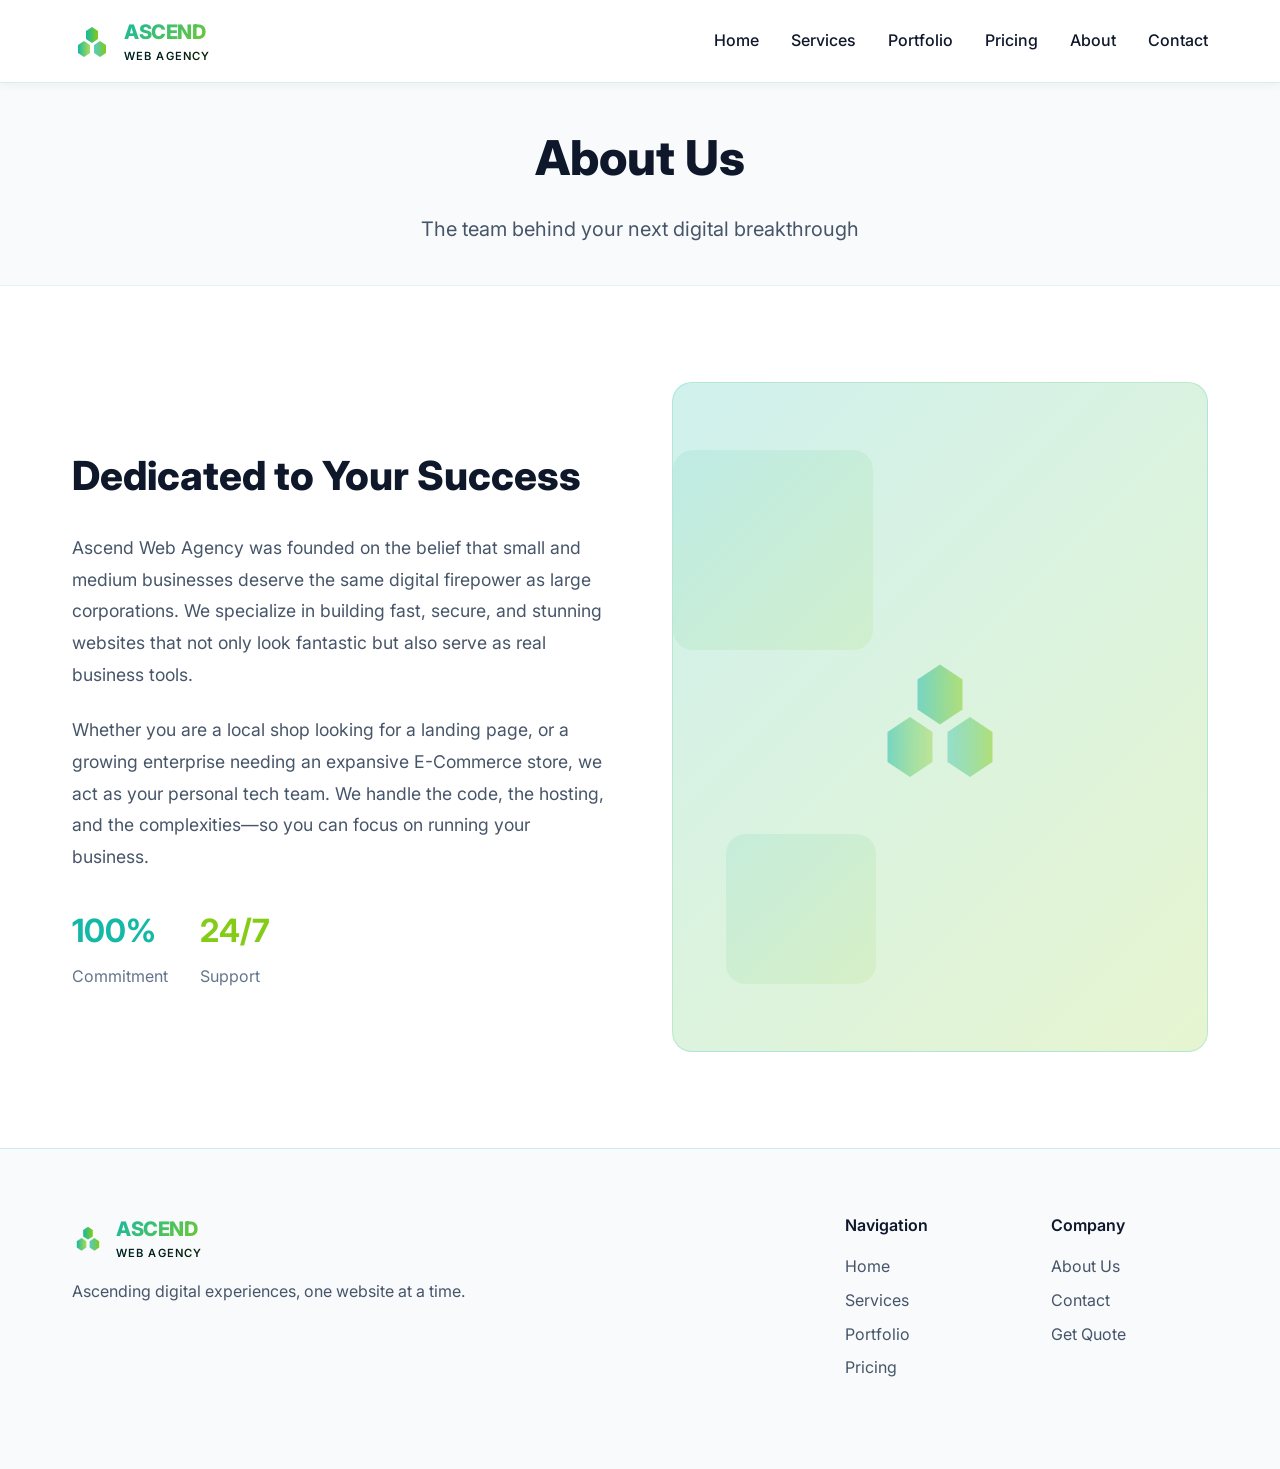
==== about.html @ 631016d0 "Front end UI design changes" ====
<!DOCTYPE html>
<html lang="en">
<head>
    <meta charset="UTF-8">
    <meta name="viewport" content="width=device-width, initial-scale=1.0">
    <title>About - Ascend Web Agency</title>
    <link rel="stylesheet" href="styles.css">
    <link rel="preconnect" href="https://fonts.googleapis.com">
    <link rel="preconnect" href="https://fonts.gstatic.com" crossorigin>
    <link href="https://fonts.googleapis.com/css2?family=Inter:wght@300;400;500;600;700;800;900&display=swap" rel="stylesheet">
</head>
<body>
    <!-- Navigation -->
    <nav class="navbar">
        <div class="nav-container">
            <a href="index.html" class="logo">
                <div class="logo-icon">
                    <svg viewBox="0 0 100 100" width="40" height="40">
                        <polygon points="50,15 65,25 65,45 50,55 35,45 35,25" fill="url(#logoGrad1)"/>
                        <polygon points="30,50 45,60 45,80 30,90 15,80 15,60" fill="url(#logoGrad2)"/>
                        <polygon points="70,50 85,60 85,80 70,90 55,80 55,60" fill="url(#logoGrad3)"/>
                        <defs>
                            <linearGradient id="logoGrad1" x1="0%" y1="0%" x2="100%" y2="0%">
                                <stop offset="0%" style="stop-color:#14b8a6;stop-opacity:1" />
                                <stop offset="100%" style="stop-color:#84cc16;stop-opacity:1" />
                            </linearGradient>
                            <linearGradient id="logoGrad2" x1="0%" y1="0%" x2="100%" y2="0%">
                                <stop offset="0%" style="stop-color:#14b8a6;stop-opacity:1" />
                                <stop offset="100%" style="stop-color:#84cc16;stop-opacity:0.7" />
                            </linearGradient>
                            <linearGradient id="logoGrad3" x1="0%" y1="0%" x2="100%" y2="0%">
                                <stop offset="0%" style="stop-color:#14b8a6;stop-opacity:0.7" />
                                <stop offset="100%" style="stop-color:#84cc16;stop-opacity:1" />
                            </linearGradient>
                        </defs>
                    </svg>
                </div>
                <span class="logo-text">ASCEND <span class="logo-subtext">WEB AGENCY</span></span>
            </a>
            <ul class="nav-menu">
                <li><a href="index.html" class="nav-link">Home</a></li>
                <li><a href="services.html" class="nav-link">Services</a></li>
                <li><a href="portfolio.html" class="nav-link">Portfolio</a></li>
                <li><a href="pricing.html" class="nav-link">Pricing</a></li>
                <li><a href="about.html" class="nav-link">About</a></li>
                <li><a href="contact.html" class="nav-link">Contact</a></li>
            </ul>
            <div class="hamburger">
                <span></span>
                <span></span>
                <span></span>
            </div>
        </div>
    </nav>

    <div class="page-header" style="padding-top: 120px; padding-bottom: 40px; text-align: center; background: var(--dark-light);">
        <h1 class="section-title">About Us</h1>
        <p class="section-subtitle">The team behind your next digital breakthrough</p>
    </div>

    <!-- About Section -->
    <section class="about-section" style="padding: 6rem 0;">
        <div class="container">
            <div class="about-wrapper" style="display: grid; grid-template-columns: 1fr 1fr; gap: 4rem; align-items: center;">
                <div class="about-content">
                    <h2 class="section-title" style="font-size: 2.5rem; margin-bottom: 1.5rem;">Dedicated to Your Success</h2>
                    <p style="color: var(--text-light); font-size: 1.1rem; line-height: 1.8; margin-bottom: 1.5rem;">
                        Ascend Web Agency was founded on the belief that small and medium businesses deserve the same digital firepower as large corporations. We specialize in building fast, secure, and stunning websites that not only look fantastic but also serve as real business tools.
                    </p>
                    <p style="color: var(--text-light); font-size: 1.1rem; line-height: 1.8; margin-bottom: 2rem;">
                        Whether you are a local shop looking for a landing page, or a growing enterprise needing an expansive E-Commerce store, we act as your personal tech team. We handle the code, the hosting, and the complexities—so you can focus on running your business.
                    </p>
                    <div style="display: flex; gap: 2rem;">
                        <div>
                            <h4 style="font-size: 2rem; color: var(--teal); margin-bottom: 0.5rem;">100%</h4>
                            <p style="color: var(--gray);">Commitment</p>
                        </div>
                        <div>
                            <h4 style="font-size: 2rem; color: var(--lime); margin-bottom: 0.5rem;">24/7</h4>
                            <p style="color: var(--gray);">Support</p>
                        </div>
                    </div>
                </div>
                <div class="about-visual" style="position: relative;">
                    <div style="aspect-ratio: 4/5; background: linear-gradient(135deg, rgba(20, 184, 166, 0.2), rgba(132, 204, 22, 0.2)); border-radius: 20px; border: 1px solid rgba(20, 184, 166, 0.2); display: flex; align-items: center; justify-content: center; position: relative; overflow: hidden;">
                        <svg viewBox="0 0 100 100" width="150" height="150" style="opacity: 0.5;">
                            <polygon points="50,15 65,25 65,45 50,55 35,45 35,25" fill="url(#logoGrad1)"/>
                            <polygon points="30,50 45,60 45,80 30,90 15,80 15,60" fill="url(#logoGrad2)"/>
                            <polygon points="70,50 85,60 85,80 70,90 55,80 55,60" fill="url(#logoGrad3)"/>
                        </svg>
                        <div class="shape shape-1" style="position: absolute; top: 10%; right: 10%;"></div>
                        <div class="shape shape-2" style="position: absolute; bottom: 10%; left: 10%;"></div>
                    </div>
                </div>
            </div>
        </div>
    </section>

    <!-- Footer -->
    <footer class="footer">
        <div class="container">
            <div class="footer-content">
                <div class="footer-brand">
                    <a href="index.html" class="logo">
                        <div class="logo-icon">
                            <svg viewBox="0 0 100 100" width="32" height="32">
                                <polygon points="50,15 65,25 65,45 50,55 35,45 35,25" fill="url(#logoGrad1)"/>
                                <polygon points="30,50 45,60 45,80 30,90 15,80 15,60" fill="url(#logoGrad2)"/>
                                <polygon points="70,50 85,60 85,80 70,90 55,80 55,60" fill="url(#logoGrad3)"/>
                            </svg>
                        </div>
                        <span class="logo-text">ASCEND <span class="logo-subtext">WEB AGENCY</span></span>
                    </a>
                    <p>Ascending digital experiences, one website at a time.</p>
                </div>
                <div class="footer-links">
                    <div class="footer-column">
                        <h4>Navigation</h4>
                        <ul>
                            <li><a href="index.html">Home</a></li>
                            <li><a href="services.html">Services</a></li>
                            <li><a href="portfolio.html">Portfolio</a></li>
                            <li><a href="pricing.html">Pricing</a></li>
                        </ul>
                    </div>
                    <div class="footer-column">
                        <h4>Company</h4>
                        <ul>
                            <li><a href="about.html">About Us</a></li>
                            <li><a href="contact.html">Contact</a></li>
                            <li><a href="https://tally.so/r/2EXdoA" target="_blank">Get Quote</a></li>
                        </ul>
                    </div>
                </div>
            </div>
        </div>
    </footer>

    <script src="script.js"></script>
</body>
</html>
---- styles.css ----
:root {
    --teal: #14b8a6;
    --lime: #84cc16;
    --teal-dark: #0d9488;
    --lime-dark: #65a30d;
    --dark: #ffffff;
    --dark-light: #f8fafc;
    --gray: #64748b;
    --gray-light: #1e293b;
    --white: #ffffff;
    --text-dark: #0f172a;
    --text-light: #475569;
}

* {
    margin: 0;
    padding: 0;
    box-sizing: border-box;
}

html {
    scroll-behavior: smooth;
}

body {
    font-family: 'Inter', -apple-system, BlinkMacSystemFont, 'Segoe UI', sans-serif;
    background: var(--white);
    color: var(--text-dark);
    line-height: 1.6;
    overflow-x: hidden;
}

.container {
    max-width: 1200px;
    margin: 0 auto;
    padding: 0 2rem;
}

/* Navigation */
.navbar {
    position: fixed;
    top: 0;
    left: 0;
    right: 0;
    z-index: 1000;
    background: rgba(255, 255, 255, 0.95);
    backdrop-filter: blur(10px);
    border-bottom: 1px solid rgba(20, 184, 166, 0.2);
    transition: all 0.3s ease;
    box-shadow: 0 2px 10px rgba(0, 0, 0, 0.05);
}

.nav-container {
    max-width: 1200px;
    margin: 0 auto;
    padding: 1rem 2rem;
    display: flex;
    justify-content: space-between;
    align-items: center;
}

.logo {
    display: flex;
    align-items: center;
    gap: 0.75rem;
    text-decoration: none;
}

.logo-icon svg {
    display: block;
}

.logo-text {
    font-size: 1.25rem;
    font-weight: 800;
    background: linear-gradient(135deg, var(--teal), var(--lime));
    -webkit-background-clip: text;
    -webkit-text-fill-color: transparent;
    background-clip: text;
    letter-spacing: -0.02em;
}

.logo-subtext {
    font-size: 0.7rem;
    font-weight: 500;
    color: var(--text-dark);
    display: block;
    letter-spacing: 0.1em;
    -webkit-text-fill-color: var(--text-dark);
    background: none;
}

.nav-menu {
    display: flex;
    list-style: none;
    gap: 2rem;
    align-items: center;
}

.nav-link {
    color: var(--text-dark);
    text-decoration: none;
    font-weight: 500;
    transition: all 0.3s ease;
    position: relative;
}

.nav-link::after {
    content: '';
    position: absolute;
    bottom: -5px;
    left: 0;
    width: 0;
    height: 2px;
    background: linear-gradient(90deg, var(--teal), var(--lime));
    transition: width 0.3s ease;
}

.nav-link:hover {
    color: var(--teal);
}

.nav-link:hover::after {
    width: 100%;
}

.hamburger {
    display: none;
    flex-direction: column;
    gap: 5px;
    cursor: pointer;
}

.hamburger span {
    width: 25px;
    height: 2px;
    background: var(--text-dark);
    transition: all 0.3s ease;
}

/* Hero Section */
.hero {
    min-height: 100vh;
    display: flex;
    align-items: center;
    justify-content: center;
    position: relative;
    padding: 8rem 2rem 4rem;
    overflow: hidden;
}

.hero-background {
    position: absolute;
    top: 0;
    left: 0;
    right: 0;
    bottom: 0;
    z-index: 0;
}

.gradient-orb {
    position: absolute;
    border-radius: 50%;
    filter: blur(80px);
    opacity: 0.15;
    animation: float 20s infinite ease-in-out;
}

.orb-1 {
    width: 500px;
    height: 500px;
    background: linear-gradient(135deg, var(--teal), var(--lime));
    top: -200px;
    left: -200px;
    animation-delay: 0s;
}

.orb-2 {
    width: 400px;
    height: 400px;
    background: linear-gradient(135deg, var(--lime), var(--teal));
    bottom: -150px;
    right: -150px;
    animation-delay: -7s;
}

.orb-3 {
    width: 300px;
    height: 300px;
    background: linear-gradient(135deg, var(--teal), var(--lime));
    top: 50%;
    right: 10%;
    animation-delay: -14s;
}

@keyframes float {
    0%, 100% {
        transform: translate(0, 0) scale(1);
    }
    33% {
        transform: translate(30px, -30px) scale(1.1);
    }
    66% {
        transform: translate(-20px, 20px) scale(0.9);
    }
}

.hero-content {
    max-width: 1200px;
    width: 100%;
    display: grid;
    grid-template-columns: 1fr 1fr;
    gap: 4rem;
    align-items: center;
    position: relative;
    z-index: 1;
}

.hero-text {
    animation: fadeInUp 0.8s ease;
}

.hero-title {
    font-size: clamp(2.5rem, 5vw, 4rem);
    font-weight: 900;
    line-height: 1.1;
    margin-bottom: 1.5rem;
    color: var(--text-dark);
}

.gradient-text {
    background: linear-gradient(135deg, var(--teal), var(--lime));
    -webkit-background-clip: text;
    -webkit-text-fill-color: transparent;
    background-clip: text;
}

.hero-subtitle {
    font-size: 1.25rem;
    color: var(--text-light);
    margin-bottom: 2.5rem;
    line-height: 1.7;
}

.hero-buttons {
    display: flex;
    gap: 1rem;
    flex-wrap: wrap;
}

.btn {
    padding: 1rem 2rem;
    border-radius: 12px;
    font-weight: 600;
    text-decoration: none;
    display: inline-flex;
    align-items: center;
    gap: 0.5rem;
    transition: all 0.3s ease;
    border: none;
    cursor: pointer;
    font-size: 1rem;
}

.btn-primary {
    background: linear-gradient(135deg, var(--teal), var(--lime));
    color: var(--white);
    box-shadow: 0 10px 30px rgba(20, 184, 166, 0.3);
}

.btn-primary:hover {
    transform: translateY(-2px);
    box-shadow: 0 15px 40px rgba(20, 184, 166, 0.4);
}

.btn-secondary {
    background: transparent;
    color: var(--text-dark);
    border: 2px solid rgba(20, 184, 166, 0.3);
}

.btn-secondary:hover {
    border-color: var(--teal);
    color: var(--teal);
    transform: translateY(-2px);
}

.btn-large {
    padding: 1.25rem 2.5rem;
    font-size: 1.1rem;
}

.hero-visual {
    position: relative;
    height: 500px;
    animation: fadeIn 1s ease 0.3s both;
}

.floating-card {
    position: absolute;
    width: 200px;
    height: 250px;
    background: rgba(20, 184, 166, 0.1);
    border: 1px solid rgba(20, 184, 166, 0.2);
    border-radius: 20px;
    backdrop-filter: blur(10px);
    animation: floatCard 6s infinite ease-in-out;
}

.card-1 {
    top: 0;
    left: 0;
    animation-delay: 0s;
}

.card-2 {
    top: 100px;
    left: 150px;
    animation-delay: -2s;
    background: rgba(132, 204, 22, 0.1);
    border-color: rgba(132, 204, 22, 0.2);
}

.card-3 {
    top: 200px;
    left: 50px;
    animation-delay: -4s;
}

@keyframes floatCard {
    0%, 100% {
        transform: translateY(0) rotate(0deg);
    }
    50% {
        transform: translateY(-20px) rotate(5deg);
    }
}

.card-content {
    width: 100%;
    height: 100%;
    background: linear-gradient(135deg, rgba(20, 184, 166, 0.2), rgba(132, 204, 22, 0.2));
    border-radius: 20px;
}

.scroll-indicator {
    position: absolute;
    bottom: 2rem;
    left: 50%;
    transform: translateX(-50%);
    z-index: 1;
}

.mouse {
    width: 30px;
    height: 50px;
    border: 2px solid var(--teal);
    border-radius: 15px;
    position: relative;
}

.wheel {
    width: 4px;
    height: 8px;
    background: var(--teal);
    border-radius: 2px;
    position: absolute;
    top: 8px;
    left: 50%;
    transform: translateX(-50%);
    animation: scroll 2s infinite;
}

@keyframes scroll {
    0% {
        opacity: 1;
        transform: translateX(-50%) translateY(0);
    }
    100% {
        opacity: 0;
        transform: translateX(-50%) translateY(20px);
    }
}

@keyframes fadeInUp {
    from {
        opacity: 0;
        transform: translateY(30px);
    }
    to {
        opacity: 1;
        transform: translateY(0);
    }
}

@keyframes fadeIn {
    from {
        opacity: 0;
    }
    to {
        opacity: 1;
    }
}

/* Services Section */
.services {
    padding: 8rem 0;
    position: relative;
    background: var(--white);
}

.section-header {
    text-align: center;
    margin-bottom: 4rem;
}

.section-title {
    font-size: clamp(2rem, 4vw, 3rem);
    font-weight: 800;
    margin-bottom: 1rem;
    color: var(--text-dark);
}

.section-subtitle {
    font-size: 1.25rem;
    color: var(--text-light);
}

.services-grid {
    display: grid;
    grid-template-columns: repeat(auto-fit, minmax(300px, 1fr));
    gap: 2rem;
}

.service-card {
    background: var(--white);
    border: 2px solid rgba(20, 184, 166, 0.2);
    border-radius: 20px;
    padding: 2.5rem;
    transition: all 0.3s ease;
    position: relative;
    overflow: hidden;
    box-shadow: 0 4px 20px rgba(20, 184, 166, 0.05);
}

.service-card::before {
    content: '';
    position: absolute;
    top: 0;
    left: 0;
    right: 0;
    height: 3px;
    background: linear-gradient(90deg, var(--teal), var(--lime));
    transform: scaleX(0);
    transition: transform 0.3s ease;
}

.service-card:hover {
    transform: translateY(-5px);
    border-color: var(--teal);
    box-shadow: 0 20px 40px rgba(20, 184, 166, 0.15);
}

.service-card:hover::before {
    transform: scaleX(1);
}

.service-icon {
    width: 60px;
    height: 60px;
    background: linear-gradient(135deg, var(--teal), var(--lime));
    border-radius: 12px;
    display: flex;
    align-items: center;
    justify-content: center;
    margin-bottom: 1.5rem;
    color: var(--white);
}

.service-icon svg {
    width: 30px;
    height: 30px;
}

.service-card h3 {
    font-size: 1.5rem;
    font-weight: 700;
    margin-bottom: 1rem;
    color: var(--text-dark);
}

.service-card p {
    color: var(--text-light);
    line-height: 1.7;
}

/* Portfolio Section */
.portfolio {
    padding: 8rem 0;
    background: var(--dark-light);
    position: relative;
}

.portfolio-showcase {
    display: grid;
    gap: 3rem;
}

.portfolio-item {
    position: relative;
    border-radius: 24px;
    overflow: hidden;
    background: var(--white);
    border: 2px solid rgba(20, 184, 166, 0.2);
    box-shadow: 0 4px 20px rgba(20, 184, 166, 0.1);
}

.portfolio-image {
    position: relative;
    overflow: hidden;
}

.portfolio-preview {
    width: 100%;
    padding: 2rem;
    background: var(--white);
}

.browser-mockup {
    background: var(--dark-light);
    border-radius: 12px;
    overflow: hidden;
    box-shadow: 0 20px 60px rgba(20, 184, 166, 0.15);
    border: 1px solid rgba(20, 184, 166, 0.2);
}

.browser-bar {
    background: var(--white);
    padding: 1rem;
    display: flex;
    align-items: center;
    border-bottom: 1px solid rgba(20, 184, 166, 0.2);
}

.browser-dots {
    display: flex;
    gap: 0.5rem;
}

.browser-dots span {
    width: 12px;
    height: 12px;
    border-radius: 50%;
    background: var(--text-light);
}

.browser-dots span:nth-child(1) {
    background: #ff5f57;
}

.browser-dots span:nth-child(2) {
    background: #ffbd2e;
}

.browser-dots span:nth-child(3) {
    background: #28ca42;
}

.browser-content {
    padding: 2rem;
    background: var(--white);
    min-height: 400px;
}

.mockup-content {
    display: flex;
    flex-direction: column;
    gap: 1.5rem;
}

.mockup-header {
    height: 60px;
    background: linear-gradient(135deg, var(--teal), var(--lime));
    border-radius: 8px;
    opacity: 0.8;
}

.mockup-grid {
    display: grid;
    grid-template-columns: repeat(3, 1fr);
    gap: 1rem;
}

.mockup-card {
    height: 120px;
    background: linear-gradient(135deg, rgba(20, 184, 166, 0.1), rgba(132, 204, 22, 0.1));
    border-radius: 8px;
    border: 1px solid rgba(20, 184, 166, 0.2);
}

.portfolio-overlay {
    position: absolute;
    top: 0;
    left: 0;
    right: 0;
    bottom: 0;
    background: linear-gradient(135deg, rgba(20, 184, 166, 0.95), rgba(132, 204, 22, 0.95));
    display: flex;
    align-items: center;
    justify-content: center;
    opacity: 0;
    transition: opacity 0.3s ease;
    padding: 2rem;
}

.portfolio-item:hover .portfolio-overlay {
    opacity: 1;
}

.portfolio-info {
    text-align: center;
    color: var(--white);
}

.portfolio-info h3 {
    font-size: 2rem;
    font-weight: 800;
    margin-bottom: 0.5rem;
}

.portfolio-info p {
    font-size: 1.1rem;
    margin-bottom: 1.5rem;
    opacity: 0.9;
}

.portfolio-tags {
    display: flex;
    gap: 0.5rem;
    justify-content: center;
    flex-wrap: wrap;
    margin-bottom: 2rem;
}

.portfolio-tags span {
    background: rgba(255, 255, 255, 0.2);
    padding: 0.5rem 1rem;
    border-radius: 20px;
    font-size: 0.875rem;
    font-weight: 500;
}

.portfolio-link {
    display: inline-flex;
    align-items: center;
    gap: 0.5rem;
    background: var(--white);
    color: var(--text-dark);
    padding: 1rem 2rem;
    border-radius: 12px;
    text-decoration: none;
    font-weight: 600;
    transition: all 0.3s ease;
}

.portfolio-link:hover {
    transform: translateY(-2px);
    box-shadow: 0 10px 30px rgba(0, 0, 0, 0.2);
}

.portfolio-link svg {
    width: 20px;
    height: 20px;
}

/* Contact Section */
.contact {
    padding: 8rem 0;
    background: var(--white);
    position: relative;
    overflow: hidden;
}

.contact-wrapper {
    display: grid;
    grid-template-columns: 1fr 1fr;
    gap: 4rem;
    align-items: center;
}

.contact-info {
    z-index: 1;
}

.contact-description {
    font-size: 1.1rem;
    color: var(--text-light);
    margin-bottom: 2.5rem;
    line-height: 1.8;
}

.contact-details {
    margin-bottom: 2.5rem;
}

.contact-item {
    display: flex;
    gap: 1rem;
    margin-bottom: 1.5rem;
}

.contact-icon {
    width: 50px;
    height: 50px;
    background: linear-gradient(135deg, var(--teal), var(--lime));
    border-radius: 12px;
    display: flex;
    align-items: center;
    justify-content: center;
    color: var(--white);
    flex-shrink: 0;
}

.contact-icon svg {
    width: 24px;
    height: 24px;
}

.contact-item h4 {
    color: var(--text-dark);
    margin-bottom: 0.25rem;
    font-weight: 600;
}

.contact-item a {
    color: var(--text-light);
    text-decoration: none;
    transition: color 0.3s ease;
}

.contact-item a:hover {
    color: var(--teal);
}

.contact-cta {
    margin-top: 2rem;
}

.cta-note {
    margin-top: 1rem;
    color: var(--text-light);
    font-size: 0.9rem;
}

.contact-visual {
    position: relative;
    height: 500px;
}

.contact-gradient {
    position: absolute;
    width: 100%;
    height: 100%;
    background: linear-gradient(135deg, rgba(20, 184, 166, 0.2), rgba(132, 204, 22, 0.2));
    border-radius: 24px;
    filter: blur(60px);
}

.contact-shapes {
    position: absolute;
    width: 100%;
    height: 100%;
}

.shape {
    position: absolute;
    border-radius: 20px;
    background: linear-gradient(135deg, var(--teal), var(--lime));
    opacity: 0.1;
    animation: floatShape 8s infinite ease-in-out;
}

.shape-1 {
    width: 200px;
    height: 200px;
    top: 0;
    left: 0;
    animation-delay: 0s;
}

.shape-2 {
    width: 150px;
    height: 150px;
    bottom: 0;
    right: 0;
    animation-delay: -2.5s;
}

.shape-3 {
    width: 100px;
    height: 100px;
    top: 50%;
    left: 50%;
    transform: translate(-50%, -50%);
    animation-delay: -5s;
}

@keyframes floatShape {
    0%, 100% {
        transform: translate(0, 0) rotate(0deg);
    }
    50% {
        transform: translate(20px, -20px) rotate(180deg);
    }
}

/* Footer */
.footer {
    background: var(--dark-light);
    padding: 4rem 0 2rem;
    border-top: 1px solid rgba(20, 184, 166, 0.2);
}

.footer-content {
    display: grid;
    grid-template-columns: 2fr 1fr;
    gap: 3rem;
    margin-bottom: 3rem;
}

.footer-links {
    display: grid;
    grid-template-columns: 1fr 1fr;
    gap: 3rem;
}

.footer-brand p {
    color: var(--text-light);
    margin-top: 1rem;
}

.footer-column h4 {
    color: var(--text-dark);
    margin-bottom: 1rem;
    font-weight: 600;
}

.footer-column ul {
    list-style: none;
}

.footer-column ul li {
    margin-bottom: 0.5rem;
}

.footer-column ul li a {
    color: var(--text-light);
    text-decoration: none;
    transition: color 0.3s ease;
}

.footer-column ul li a:hover {
    color: var(--teal);
}


/* Responsive Design */
@media (max-width: 968px) {
    .hero-content {
        grid-template-columns: 1fr;
        text-align: center;
    }

    .hero-visual {
        display: none;
    }

    .contact-wrapper {
        grid-template-columns: 1fr;
    }

    .contact-visual {
        display: none;
    }

    .footer-content {
        grid-template-columns: 1fr;
        gap: 2rem;
    }

    .footer-links {
        grid-template-columns: 1fr;
        gap: 2rem;
    }

    .nav-menu {
        position: fixed;
        top: 70px;
        left: -100%;
        flex-direction: column;
        background: var(--white);
        width: 100%;
        text-align: center;
        transition: 0.3s;
        padding: 2rem 0;
        border-top: 1px solid rgba(20, 184, 166, 0.2);
        box-shadow: 0 4px 20px rgba(0, 0, 0, 0.1);
    }

    .nav-menu.active {
        left: 0;
    }

    .hamburger {
        display: flex;
    }
}

@media (max-width: 640px) {
    .container {
        padding: 0 1rem;
    }

    .hero {
        padding: 6rem 1rem 2rem;
    }

    .services-grid {
        grid-template-columns: 1fr;
    }

    .hero-buttons {
        flex-direction: column;
    }

    .btn {
        width: 100%;
        justify-content: center;
    }
}

/* Page Headers for Multi-Page */
.page-header {
    border-bottom: 1px solid rgba(20, 184, 166, 0.1);
}

/* Pricing Section */
.pricing-grid {
    display: grid;
    grid-template-columns: repeat(auto-fit, minmax(320px, 1fr));
    gap: 2rem;
    align-items: center;
}

.pricing-card {
    background: var(--white);
    border: 2px solid rgba(20, 184, 166, 0.1);
    border-radius: 24px;
    padding: 3rem 2rem;
    position: relative;
    transition: all 0.3s ease;
    box-shadow: 0 4px 20px rgba(0, 0, 0, 0.05);
}

.pricing-card:hover {
    transform: translateY(-10px);
    border-color: var(--teal);
    box-shadow: 0 20px 40px rgba(20, 184, 166, 0.15);
}

.pricing-card.popular {
    border-color: var(--teal);
    box-shadow: 0 10px 30px rgba(20, 184, 166, 0.1);
    transform: scale(1.05);
}

@media (max-width: 968px) {
    .pricing-card.popular {
        transform: scale(1);
    }
}

.pricing-card.popular:hover {
    transform: scale(1.05) translateY(-10px);
}

.popular-badge {
    position: absolute;
    top: -15px;
    left: 50%;
    transform: translateX(-50%);
    background: linear-gradient(135deg, var(--teal), var(--lime));
    color: var(--white);
    padding: 0.5rem 1.5rem;
    border-radius: 20px;
    font-size: 0.85rem;
    font-weight: 700;
    letter-spacing: 1px;
    text-transform: uppercase;
}

.pricing-header {
    text-align: center;
    margin-bottom: 2rem;
    padding-bottom: 2rem;
    border-bottom: 1px solid rgba(0, 0, 0, 0.05);
}

.pricing-header h3 {
    font-size: 1.5rem;
    color: var(--text-dark);
    margin-bottom: 1rem;
}

.price {
    display: flex;
    justify-content: center;
    align-items: flex-start;
    margin-bottom: 1rem;
}

.price .currency {
    font-size: 1.5rem;
    font-weight: 600;
    color: var(--text-light);
    margin-top: 0.5rem;
}

.price .amount {
    font-size: 4rem;
    font-weight: 900;
    color: var(--text-dark);
    line-height: 1;
}

.pricing-header p {
    color: var(--text-light);
    font-size: 0.95rem;
}

.pricing-features {
    list-style: none;
    margin-bottom: 2.5rem;
}

.pricing-features li {
    display: flex;
    align-items: center;
    gap: 1rem;
    margin-bottom: 1rem;
    color: var(--text-dark);
}

.pricing-features li svg {
    width: 20px;
    height: 20px;
    stroke: var(--teal);
    fill: none;
    stroke-width: 3;
    stroke-linecap: round;
    stroke-linejoin: round;
}

.pricing-features li.disabled {
    color: var(--gray);
    text-decoration: line-through;
}

.pricing-features li.disabled svg {
    stroke: var(--gray);
}

.btn-full {
    width: 100%;
    justify-content: center;
}
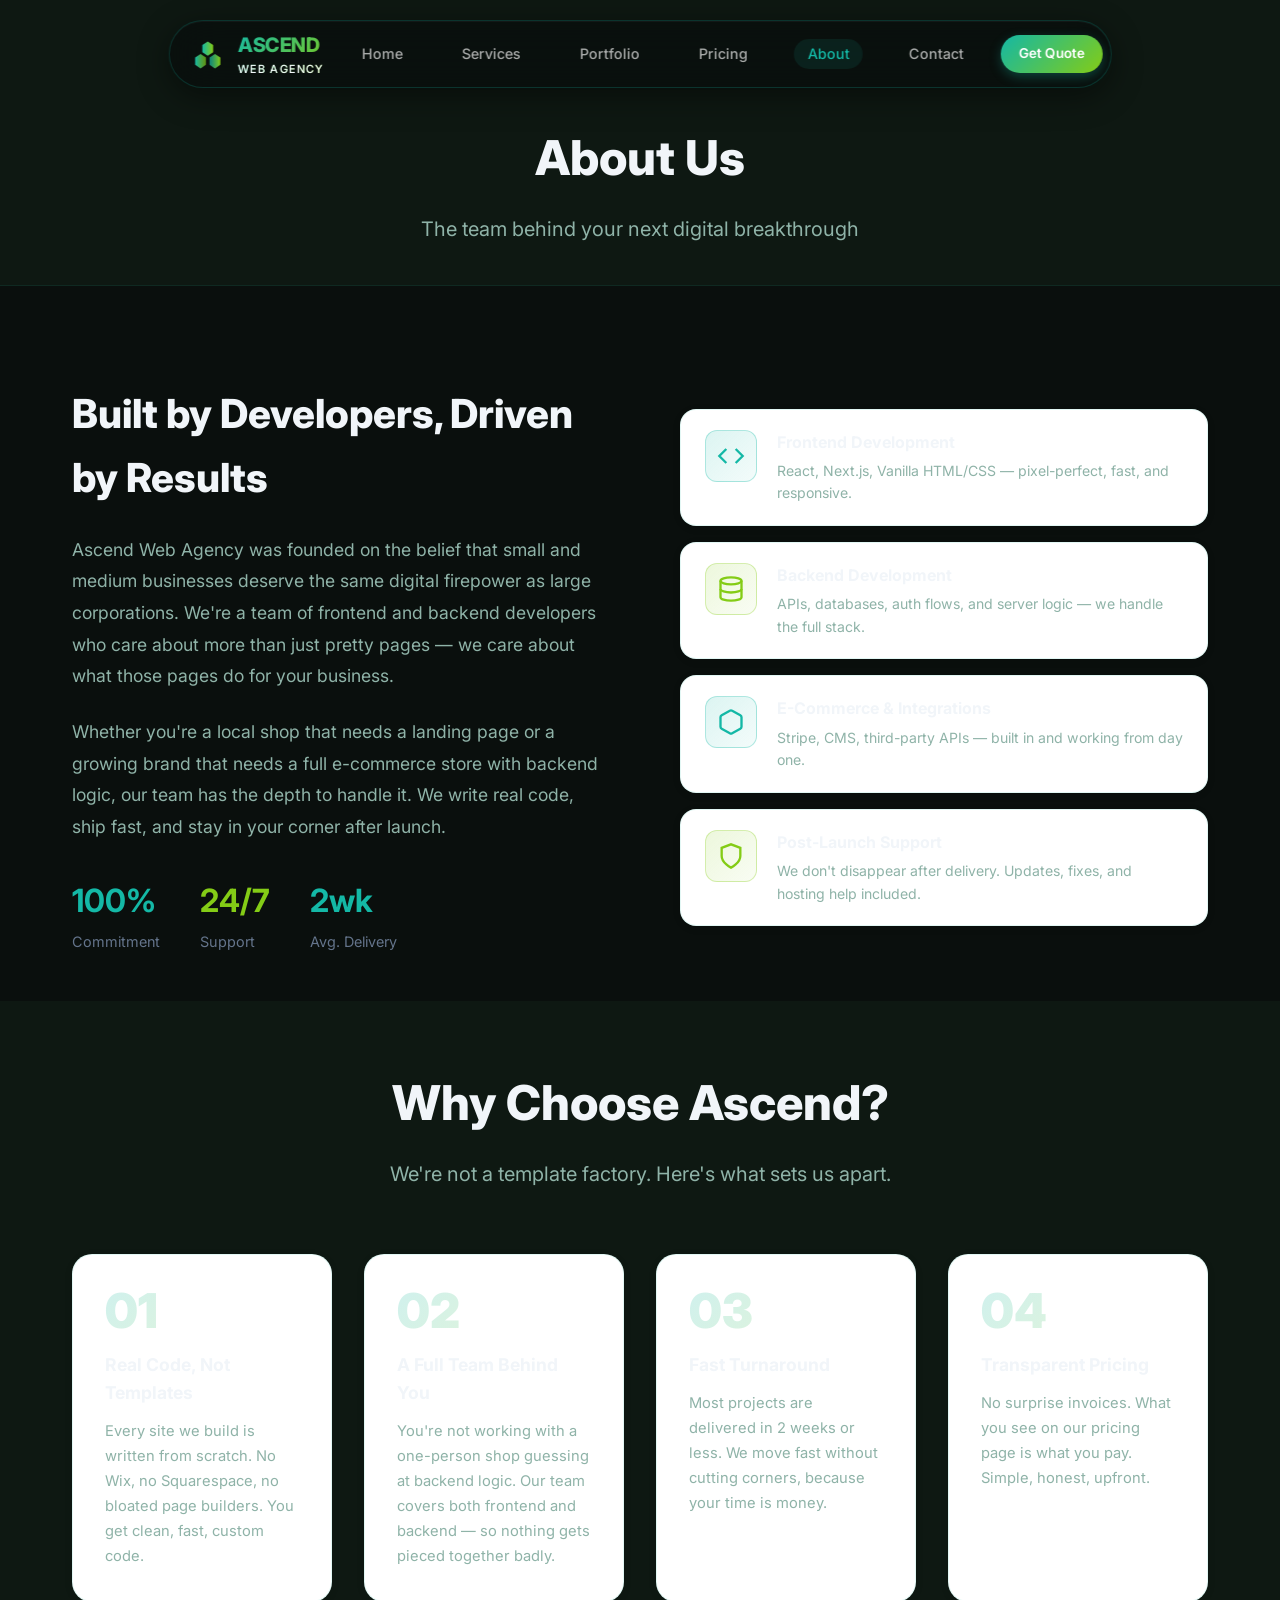
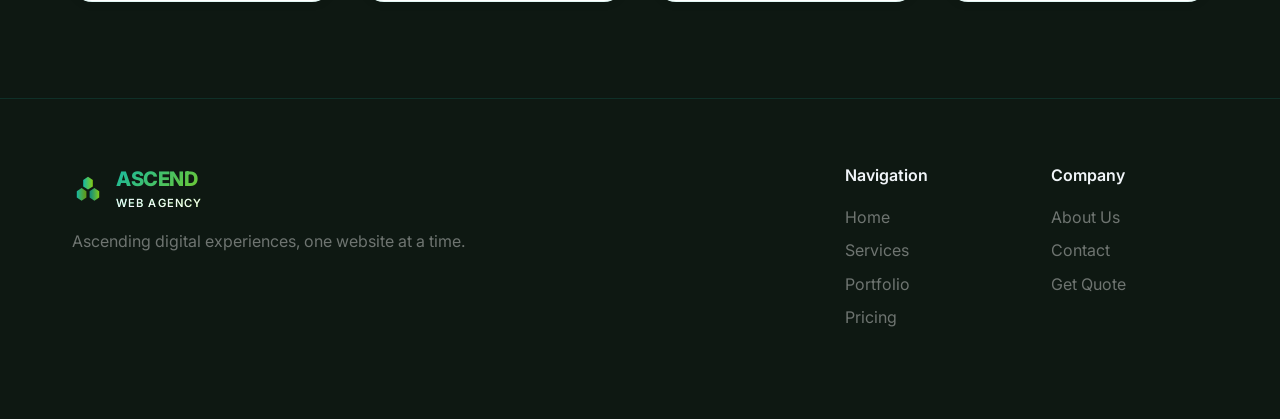
==== commit 74982a89: "Update navbar, hero, About & site content Refactor navigation across pages (index, about, contact, p" ====
--- a/about.html
+++ b/about.html
@@ -4,6 +4,7 @@
     <meta charset="UTF-8">
     <meta name="viewport" content="width=device-width, initial-scale=1.0">
     <title>About - Ascend Web Agency</title>
+    <meta name="description" content="Meet the team behind Ascend Web Agency — frontend and backend developers dedicated to building high-quality websites for growing businesses.">
     <link rel="stylesheet" href="styles.css">
     <link rel="preconnect" href="https://fonts.googleapis.com">
     <link rel="preconnect" href="https://fonts.gstatic.com" crossorigin>
@@ -11,45 +12,44 @@
 </head>
 <body>
     <!-- Navigation -->
-    <nav class="navbar">
-        <div class="nav-container">
-            <a href="index.html" class="logo">
-                <div class="logo-icon">
-                    <svg viewBox="0 0 100 100" width="40" height="40">
-                        <polygon points="50,15 65,25 65,45 50,55 35,45 35,25" fill="url(#logoGrad1)"/>
-                        <polygon points="30,50 45,60 45,80 30,90 15,80 15,60" fill="url(#logoGrad2)"/>
-                        <polygon points="70,50 85,60 85,80 70,90 55,80 55,60" fill="url(#logoGrad3)"/>
-                        <defs>
-                            <linearGradient id="logoGrad1" x1="0%" y1="0%" x2="100%" y2="0%">
-                                <stop offset="0%" style="stop-color:#14b8a6;stop-opacity:1" />
-                                <stop offset="100%" style="stop-color:#84cc16;stop-opacity:1" />
-                            </linearGradient>
-                            <linearGradient id="logoGrad2" x1="0%" y1="0%" x2="100%" y2="0%">
-                                <stop offset="0%" style="stop-color:#14b8a6;stop-opacity:1" />
-                                <stop offset="100%" style="stop-color:#84cc16;stop-opacity:0.7" />
-                            </linearGradient>
-                            <linearGradient id="logoGrad3" x1="0%" y1="0%" x2="100%" y2="0%">
-                                <stop offset="0%" style="stop-color:#14b8a6;stop-opacity:0.7" />
-                                <stop offset="100%" style="stop-color:#84cc16;stop-opacity:1" />
-                            </linearGradient>
-                        </defs>
-                    </svg>
-                </div>
-                <span class="logo-text">ASCEND <span class="logo-subtext">WEB AGENCY</span></span>
-            </a>
-            <ul class="nav-menu">
-                <li><a href="index.html" class="nav-link">Home</a></li>
-                <li><a href="services.html" class="nav-link">Services</a></li>
-                <li><a href="portfolio.html" class="nav-link">Portfolio</a></li>
-                <li><a href="pricing.html" class="nav-link">Pricing</a></li>
-                <li><a href="about.html" class="nav-link">About</a></li>
-                <li><a href="contact.html" class="nav-link">Contact</a></li>
-            </ul>
-            <div class="hamburger">
-                <span></span>
-                <span></span>
-                <span></span>
-            </div>
+    <nav class="navbar" id="main-navbar">
+        <a href="index.html" class="logo">
+            <div class="logo-icon">
+                <svg viewBox="0 0 100 100" width="36" height="36">
+                    <polygon points="50,15 65,25 65,45 50,55 35,45 35,25" fill="url(#logoGrad1)"/>
+                    <polygon points="30,50 45,60 45,80 30,90 15,80 15,60" fill="url(#logoGrad2)"/>
+                    <polygon points="70,50 85,60 85,80 70,90 55,80 55,60" fill="url(#logoGrad3)"/>
+                    <defs>
+                        <linearGradient id="logoGrad1" x1="0%" y1="0%" x2="100%" y2="0%">
+                            <stop offset="0%" style="stop-color:#14b8a6;stop-opacity:1" />
+                            <stop offset="100%" style="stop-color:#84cc16;stop-opacity:1" />
+                        </linearGradient>
+                        <linearGradient id="logoGrad2" x1="0%" y1="0%" x2="100%" y2="0%">
+                            <stop offset="0%" style="stop-color:#14b8a6;stop-opacity:1" />
+                            <stop offset="100%" style="stop-color:#84cc16;stop-opacity:0.7" />
+                        </linearGradient>
+                        <linearGradient id="logoGrad3" x1="0%" y1="0%" x2="100%" y2="0%">
+                            <stop offset="0%" style="stop-color:#14b8a6;stop-opacity:0.7" />
+                            <stop offset="100%" style="stop-color:#84cc16;stop-opacity:1" />
+                        </linearGradient>
+                    </defs>
+                </svg>
+            </div>
+            <span class="logo-text">ASCEND <span class="logo-subtext">WEB AGENCY</span></span>
+        </a>
+        <ul class="nav-menu">
+            <li><a href="index.html" class="nav-link">Home</a></li>
+            <li><a href="services.html" class="nav-link">Services</a></li>
+            <li><a href="portfolio.html" class="nav-link">Portfolio</a></li>
+            <li><a href="pricing.html" class="nav-link">Pricing</a></li>
+            <li><a href="about.html" class="nav-link active">About</a></li>
+            <li><a href="contact.html" class="nav-link">Contact</a></li>
+        </ul>
+        <a href="https://tally.so/r/2EXdoA" target="_blank" class="nav-get-quote">Get Quote</a>
+        <div class="hamburger">
+            <span></span>
+            <span></span>
+            <span></span>
         </div>
     </nav>
 
@@ -59,38 +59,112 @@
     </div>
 
     <!-- About Section -->
-    <section class="about-section" style="padding: 6rem 0;">
+    <section class="about-section" style="padding: 6rem 0 3rem;">
         <div class="container">
-            <div class="about-wrapper" style="display: grid; grid-template-columns: 1fr 1fr; gap: 4rem; align-items: center;">
+            <div class="about-wrapper" style="display: grid; grid-template-columns: 1fr 1fr; gap: 5rem; align-items: center;">
                 <div class="about-content">
-                    <h2 class="section-title" style="font-size: 2.5rem; margin-bottom: 1.5rem;">Dedicated to Your Success</h2>
+                    <h2 class="section-title" style="font-size: 2.5rem; margin-bottom: 1.5rem;">Built by Developers, Driven by Results</h2>
                     <p style="color: var(--text-light); font-size: 1.1rem; line-height: 1.8; margin-bottom: 1.5rem;">
-                        Ascend Web Agency was founded on the belief that small and medium businesses deserve the same digital firepower as large corporations. We specialize in building fast, secure, and stunning websites that not only look fantastic but also serve as real business tools.
+                        Ascend Web Agency was founded on the belief that small and medium businesses deserve the same digital firepower as large corporations. We're a team of frontend and backend developers who care about more than just pretty pages — we care about what those pages do for your business.
                     </p>
                     <p style="color: var(--text-light); font-size: 1.1rem; line-height: 1.8; margin-bottom: 2rem;">
-                        Whether you are a local shop looking for a landing page, or a growing enterprise needing an expansive E-Commerce store, we act as your personal tech team. We handle the code, the hosting, and the complexities—so you can focus on running your business.
+                        Whether you're a local shop that needs a landing page or a growing brand that needs a full e-commerce store with backend logic, our team has the depth to handle it. We write real code, ship fast, and stay in your corner after launch.
                     </p>
-                    <div style="display: flex; gap: 2rem;">
+                    <div style="display: flex; gap: 2.5rem; flex-wrap: wrap;">
                         <div>
-                            <h4 style="font-size: 2rem; color: var(--teal); margin-bottom: 0.5rem;">100%</h4>
-                            <p style="color: var(--gray);">Commitment</p>
+                            <h4 style="font-size: 2rem; color: var(--teal); margin-bottom: 0.25rem;">100%</h4>
+                            <p style="color: var(--gray); font-size: 0.9rem;">Commitment</p>
                         </div>
                         <div>
-                            <h4 style="font-size: 2rem; color: var(--lime); margin-bottom: 0.5rem;">24/7</h4>
-                            <p style="color: var(--gray);">Support</p>
-                        </div>
-                    </div>
-                </div>
-                <div class="about-visual" style="position: relative;">
-                    <div style="aspect-ratio: 4/5; background: linear-gradient(135deg, rgba(20, 184, 166, 0.2), rgba(132, 204, 22, 0.2)); border-radius: 20px; border: 1px solid rgba(20, 184, 166, 0.2); display: flex; align-items: center; justify-content: center; position: relative; overflow: hidden;">
-                        <svg viewBox="0 0 100 100" width="150" height="150" style="opacity: 0.5;">
-                            <polygon points="50,15 65,25 65,45 50,55 35,45 35,25" fill="url(#logoGrad1)"/>
-                            <polygon points="30,50 45,60 45,80 30,90 15,80 15,60" fill="url(#logoGrad2)"/>
-                            <polygon points="70,50 85,60 85,80 70,90 55,80 55,60" fill="url(#logoGrad3)"/>
-                        </svg>
-                        <div class="shape shape-1" style="position: absolute; top: 10%; right: 10%;"></div>
-                        <div class="shape shape-2" style="position: absolute; bottom: 10%; left: 10%;"></div>
-                    </div>
+                            <h4 style="font-size: 2rem; color: var(--lime); margin-bottom: 0.25rem;">24/7</h4>
+                            <p style="color: var(--gray); font-size: 0.9rem;">Support</p>
+                        </div>
+                        <div>
+                            <h4 style="font-size: 2rem; color: var(--teal); margin-bottom: 0.25rem;">2wk</h4>
+                            <p style="color: var(--gray); font-size: 0.9rem;">Avg. Delivery</p>
+                        </div>
+                    </div>
+                </div>
+                <div class="about-visual">
+                    <!-- Team capability cards -->
+                    <div class="team-capabilities">
+                        <div class="capability-card">
+                            <div class="capability-icon" style="background: linear-gradient(135deg, rgba(20,184,166,0.15), rgba(20,184,166,0.05)); border: 1px solid rgba(20,184,166,0.3);">
+                                <svg viewBox="0 0 24 24" fill="none" stroke="#14b8a6" stroke-width="2" width="28" height="28">
+                                    <polyline points="16 18 22 12 16 6"/><polyline points="8 6 2 12 8 18"/>
+                                </svg>
+                            </div>
+                            <div>
+                                <h4>Frontend Development</h4>
+                                <p>React, Next.js, Vanilla HTML/CSS — pixel-perfect, fast, and responsive.</p>
+                            </div>
+                        </div>
+                        <div class="capability-card">
+                            <div class="capability-icon" style="background: linear-gradient(135deg, rgba(132,204,22,0.15), rgba(132,204,22,0.05)); border: 1px solid rgba(132,204,22,0.3);">
+                                <svg viewBox="0 0 24 24" fill="none" stroke="#84cc16" stroke-width="2" width="28" height="28">
+                                    <ellipse cx="12" cy="5" rx="9" ry="3"/><path d="M21 12c0 1.66-4 3-9 3s-9-1.34-9-3"/><path d="M3 5v14c0 1.66 4 3 9 3s9-1.34 9-3V5"/>
+                                </svg>
+                            </div>
+                            <div>
+                                <h4>Backend Development</h4>
+                                <p>APIs, databases, auth flows, and server logic — we handle the full stack.</p>
+                            </div>
+                        </div>
+                        <div class="capability-card">
+                            <div class="capability-icon" style="background: linear-gradient(135deg, rgba(20,184,166,0.15), rgba(20,184,166,0.05)); border: 1px solid rgba(20,184,166,0.3);">
+                                <svg viewBox="0 0 24 24" fill="none" stroke="#14b8a6" stroke-width="2" width="28" height="28">
+                                    <path d="M21 16V8a2 2 0 0 0-1-1.73l-7-4a2 2 0 0 0-2 0l-7 4A2 2 0 0 0 3 8v8a2 2 0 0 0 1 1.73l7 4a2 2 0 0 0 2 0l7-4A2 2 0 0 0 21 16z"/>
+                                </svg>
+                            </div>
+                            <div>
+                                <h4>E-Commerce & Integrations</h4>
+                                <p>Stripe, CMS, third-party APIs — built in and working from day one.</p>
+                            </div>
+                        </div>
+                        <div class="capability-card">
+                            <div class="capability-icon" style="background: linear-gradient(135deg, rgba(132,204,22,0.15), rgba(132,204,22,0.05)); border: 1px solid rgba(132,204,22,0.3);">
+                                <svg viewBox="0 0 24 24" fill="none" stroke="#84cc16" stroke-width="2" width="28" height="28">
+                                    <path d="M12 22s8-4 8-10V5l-8-3-8 3v7c0 6 8 10 8 10z"/>
+                                </svg>
+                            </div>
+                            <div>
+                                <h4>Post-Launch Support</h4>
+                                <p>We don't disappear after delivery. Updates, fixes, and hosting help included.</p>
+                            </div>
+                        </div>
+                    </div>
+                </div>
+            </div>
+        </div>
+    </section>
+
+    <!-- Why Us Section -->
+    <section style="padding: 4rem 0 6rem; background: var(--dark-light);">
+        <div class="container">
+            <div class="section-header">
+                <h2 class="section-title">Why Choose Ascend?</h2>
+                <p class="section-subtitle">We're not a template factory. Here's what sets us apart.</p>
+            </div>
+            <div class="why-grid">
+                <div class="why-card">
+                    <div class="why-number">01</div>
+                    <h3>Real Code, Not Templates</h3>
+                    <p>Every site we build is written from scratch. No Wix, no Squarespace, no bloated page builders. You get clean, fast, custom code.</p>
+                </div>
+                <div class="why-card">
+                    <div class="why-number">02</div>
+                    <h3>A Full Team Behind You</h3>
+                    <p>You're not working with a one-person shop guessing at backend logic. Our team covers both frontend and backend — so nothing gets pieced together badly.</p>
+                </div>
+                <div class="why-card">
+                    <div class="why-number">03</div>
+                    <h3>Fast Turnaround</h3>
+                    <p>Most projects are delivered in 2 weeks or less. We move fast without cutting corners, because your time is money.</p>
+                </div>
+                <div class="why-card">
+                    <div class="why-number">04</div>
+                    <h3>Transparent Pricing</h3>
+                    <p>No surprise invoices. What you see on our pricing page is what you pay. Simple, honest, upfront.</p>
                 </div>
             </div>
         </div>
--- a/styles.css
+++ b/styles.css
@@ -3,13 +3,16 @@
     --lime: #84cc16;
     --teal-dark: #0d9488;
     --lime-dark: #65a30d;
-    --dark: #ffffff;
-    --dark-light: #f8fafc;
+    --dark: #0a0f0d;
+    --dark-light: #0e1812;
+    --card-bg: #141f1c;
+    --card-bg-hover: #1a2b26;
     --gray: #64748b;
     --gray-light: #1e293b;
     --white: #ffffff;
-    --text-dark: #0f172a;
-    --text-light: #475569;
+    --text-dark: #f1f5f9;
+    --text-light: #8fb3a8;
+    --border-subtle: rgba(20,184,166,0.15);
 }
 
 * {
@@ -24,7 +27,7 @@
 
 body {
     font-family: 'Inter', -apple-system, BlinkMacSystemFont, 'Segoe UI', sans-serif;
-    background: var(--white);
+    background: var(--dark);
     color: var(--text-dark);
     line-height: 1.6;
     overflow-x: hidden;
@@ -36,27 +39,34 @@
     padding: 0 2rem;
 }
 
-/* Navigation */
+/* Navigation — Floating Pill */
 .navbar {
     position: fixed;
-    top: 0;
-    left: 0;
-    right: 0;
+    top: 1.25rem;
+    left: 50%;
+    transform: translateX(-50%);
     z-index: 1000;
-    background: rgba(255, 255, 255, 0.95);
-    backdrop-filter: blur(10px);
-    border-bottom: 1px solid rgba(20, 184, 166, 0.2);
-    transition: all 0.3s ease;
-    box-shadow: 0 2px 10px rgba(0, 0, 0, 0.05);
-}
-
+    display: flex;
+    align-items: center;
+    gap: 1.5rem;
+    padding: 0.5rem 0.5rem 0.5rem 1.25rem;
+    background: rgba(10, 15, 13, 0.88);
+    backdrop-filter: blur(24px);
+    -webkit-backdrop-filter: blur(24px);
+    border: 1px solid rgba(20, 184, 166, 0.22);
+    border-radius: 100px;
+    box-shadow: 0 8px 32px rgba(0,0,0,0.45), inset 0 1px 0 rgba(255,255,255,0.04);
+    white-space: nowrap;
+    transition: box-shadow 0.3s ease;
+}
+
+.navbar.scrolled {
+    box-shadow: 0 12px 40px rgba(0,0,0,0.6), inset 0 1px 0 rgba(20,184,166,0.08);
+}
+
+/* legacy .nav-container — kept so pages without rebuild still work */
 .nav-container {
-    max-width: 1200px;
-    margin: 0 auto;
-    padding: 1rem 2rem;
-    display: flex;
-    justify-content: space-between;
-    align-items: center;
+    display: contents;
 }
 
 .logo {
@@ -98,30 +108,44 @@
 }
 
 .nav-link {
-    color: var(--text-dark);
+    color: rgba(255,255,255,0.65);
     text-decoration: none;
     font-weight: 500;
-    transition: all 0.3s ease;
-    position: relative;
-}
-
-.nav-link::after {
-    content: '';
-    position: absolute;
-    bottom: -5px;
-    left: 0;
-    width: 0;
-    height: 2px;
-    background: linear-gradient(90deg, var(--teal), var(--lime));
-    transition: width 0.3s ease;
+    font-size: 0.9rem;
+    padding: 0.4rem 0.85rem;
+    border-radius: 100px;
+    transition: all 0.25s ease;
 }
 
 .nav-link:hover {
+    color: #ffffff;
+    background: rgba(255,255,255,0.07);
+}
+
+.nav-link.active {
     color: var(--teal);
-}
-
-.nav-link:hover::after {
-    width: 100%;
+    background: rgba(20,184,166,0.1);
+}
+
+/* Pill CTA inside nav */
+.nav-get-quote {
+    display: inline-flex;
+    align-items: center;
+    background: linear-gradient(135deg, var(--teal), var(--lime));
+    color: #fff;
+    padding: 0.5rem 1.1rem;
+    border-radius: 100px;
+    font-weight: 600;
+    font-size: 0.85rem;
+    text-decoration: none;
+    transition: all 0.25s ease;
+    flex-shrink: 0;
+    box-shadow: 0 4px 12px rgba(20,184,166,0.3);
+}
+
+.nav-get-quote:hover {
+    transform: translateY(-1px);
+    box-shadow: 0 6px 20px rgba(20,184,166,0.45);
 }
 
 .hamburger {
@@ -406,7 +430,7 @@
 .services {
     padding: 8rem 0;
     position: relative;
-    background: var(--white);
+    background: var(--dark);
 }
 
 .section-header {
@@ -433,14 +457,14 @@
 }
 
 .service-card {
-    background: var(--white);
-    border: 2px solid rgba(20, 184, 166, 0.2);
+    background: var(--card-bg);
+    border: 1px solid var(--border-subtle);
     border-radius: 20px;
     padding: 2.5rem;
     transition: all 0.3s ease;
     position: relative;
     overflow: hidden;
-    box-shadow: 0 4px 20px rgba(20, 184, 166, 0.05);
+    box-shadow: 0 4px 20px rgba(0,0,0,0.2);
 }
 
 .service-card::before {
@@ -457,8 +481,9 @@
 
 .service-card:hover {
     transform: translateY(-5px);
-    border-color: var(--teal);
-    box-shadow: 0 20px 40px rgba(20, 184, 166, 0.15);
+    border-color: rgba(20,184,166,0.45);
+    box-shadow: 0 20px 40px rgba(0,0,0,0.3), 0 0 0 1px rgba(20,184,166,0.2);
+    background: var(--card-bg-hover);
 }
 
 .service-card:hover::before {
@@ -486,7 +511,7 @@
     font-size: 1.5rem;
     font-weight: 700;
     margin-bottom: 1rem;
-    color: var(--text-dark);
+    color: #f1f5f9;
 }
 
 .service-card p {
@@ -501,6 +526,11 @@
     position: relative;
 }
 
+/* alternating section tints */
+.section-alt {
+    background: var(--dark-light);
+}
+
 .portfolio-showcase {
     display: grid;
     gap: 3rem;
@@ -510,9 +540,9 @@
     position: relative;
     border-radius: 24px;
     overflow: hidden;
-    background: var(--white);
-    border: 2px solid rgba(20, 184, 166, 0.2);
-    box-shadow: 0 4px 20px rgba(20, 184, 166, 0.1);
+    background: var(--card-bg);
+    border: 1px solid var(--border-subtle);
+    box-shadow: 0 4px 20px rgba(0,0,0,0.3);
 }
 
 .portfolio-image {
@@ -523,23 +553,23 @@
 .portfolio-preview {
     width: 100%;
     padding: 2rem;
-    background: var(--white);
+    background: var(--card-bg);
 }
 
 .browser-mockup {
-    background: var(--dark-light);
+    background: #0e1812;
     border-radius: 12px;
     overflow: hidden;
-    box-shadow: 0 20px 60px rgba(20, 184, 166, 0.15);
-    border: 1px solid rgba(20, 184, 166, 0.2);
+    box-shadow: 0 20px 60px rgba(0,0,0,0.4);
+    border: 1px solid rgba(20,184,166,0.18);
 }
 
 .browser-bar {
-    background: var(--white);
-    padding: 1rem;
-    display: flex;
-    align-items: center;
-    border-bottom: 1px solid rgba(20, 184, 166, 0.2);
+    background: #1a2b26;
+    padding: 0.6rem 1rem;
+    display: flex;
+    align-items: center;
+    border-bottom: 1px solid rgba(20,184,166,0.15);
 }
 
 .browser-dots {
@@ -568,7 +598,7 @@
 
 .browser-content {
     padding: 2rem;
-    background: var(--white);
+    background: #141f1c;
     min-height: 400px;
 }
 
@@ -676,7 +706,7 @@
 /* Contact Section */
 .contact {
     padding: 8rem 0;
-    background: var(--white);
+    background: var(--dark);
     position: relative;
     overflow: hidden;
 }
@@ -818,7 +848,7 @@
 .footer {
     background: var(--dark-light);
     padding: 4rem 0 2rem;
-    border-top: 1px solid rgba(20, 184, 166, 0.2);
+    border-top: 1px solid rgba(20, 184, 166, 0.15);
 }
 
 .footer-content {
@@ -835,7 +865,7 @@
 }
 
 .footer-brand p {
-    color: var(--text-light);
+    color: rgba(255,255,255,0.4);
     margin-top: 1rem;
 }
 
@@ -854,7 +884,7 @@
 }
 
 .footer-column ul li a {
-    color: var(--text-light);
+    color: rgba(255,255,255,0.4);
     text-decoration: none;
     transition: color 0.3s ease;
 }
@@ -893,22 +923,41 @@
         gap: 2rem;
     }
 
+    /* pill nav on mobile: shrink to logo + hamburger */
+    .navbar {
+        top: 0.75rem;
+        padding: 0.5rem 0.75rem 0.5rem 1rem;
+        gap: 0.75rem;
+    }
+
     .nav-menu {
+        display: none;
         position: fixed;
-        top: 70px;
-        left: -100%;
+        top: 4.5rem;
+        left: 50%;
+        transform: translateX(-50%);
         flex-direction: column;
-        background: var(--white);
-        width: 100%;
+        background: rgba(10, 15, 13, 0.97);
+        backdrop-filter: blur(20px);
+        border: 1px solid rgba(20,184,166,0.22);
+        border-radius: 20px;
+        width: min(320px, calc(100vw - 2rem));
         text-align: center;
-        transition: 0.3s;
-        padding: 2rem 0;
-        border-top: 1px solid rgba(20, 184, 166, 0.2);
-        box-shadow: 0 4px 20px rgba(0, 0, 0, 0.1);
+        padding: 1rem;
+        gap: 0.25rem;
+        box-shadow: 0 12px 40px rgba(0,0,0,0.5);
     }
 
     .nav-menu.active {
-        left: 0;
+        display: flex;
+    }
+
+    .nav-link {
+        padding: 0.6rem 1rem;
+    }
+
+    .nav-get-quote {
+        display: none;
     }
 
     .hamburger {
@@ -942,6 +991,7 @@
 /* Page Headers for Multi-Page */
 .page-header {
     border-bottom: 1px solid rgba(20, 184, 166, 0.1);
+    background: var(--dark-light) !important;
 }
 
 /* Pricing Section */
@@ -953,19 +1003,20 @@
 }
 
 .pricing-card {
-    background: var(--white);
-    border: 2px solid rgba(20, 184, 166, 0.1);
+    background: var(--card-bg);
+    border: 1px solid var(--border-subtle);
     border-radius: 24px;
     padding: 3rem 2rem;
     position: relative;
     transition: all 0.3s ease;
-    box-shadow: 0 4px 20px rgba(0, 0, 0, 0.05);
+    box-shadow: 0 4px 20px rgba(0,0,0,0.25);
 }
 
 .pricing-card:hover {
     transform: translateY(-10px);
-    border-color: var(--teal);
-    box-shadow: 0 20px 40px rgba(20, 184, 166, 0.15);
+    border-color: rgba(20,184,166,0.5);
+    box-shadow: 0 20px 40px rgba(0,0,0,0.4), 0 0 0 1px rgba(20,184,166,0.2);
+    background: var(--card-bg-hover);
 }
 
 .pricing-card.popular {
@@ -1008,7 +1059,7 @@
 
 .pricing-header h3 {
     font-size: 1.5rem;
-    color: var(--text-dark);
+    color: #f1f5f9;
     margin-bottom: 1rem;
 }
 
@@ -1029,7 +1080,7 @@
 .price .amount {
     font-size: 4rem;
     font-weight: 900;
-    color: var(--text-dark);
+    color: #f1f5f9;
     line-height: 1;
 }
 
@@ -1048,7 +1099,7 @@
     align-items: center;
     gap: 1rem;
     margin-bottom: 1rem;
-    color: var(--text-dark);
+    color: rgba(255,255,255,0.75);
 }
 
 .pricing-features li svg {
@@ -1062,15 +1113,703 @@
 }
 
 .pricing-features li.disabled {
-    color: var(--gray);
+    color: rgba(255,255,255,0.25);
     text-decoration: line-through;
 }
 
 .pricing-features li.disabled svg {
-    stroke: var(--gray);
+    stroke: rgba(255,255,255,0.2);
 }
 
 .btn-full {
     width: 100%;
     justify-content: center;
 }
+
+/* =====================
+   DARK HERO
+   ===================== */
+.hero-dark {
+    background: #0a0f0d;
+    color: #fff;
+}
+
+.hero-dark .gradient-orb {
+    opacity: 0.12;
+}
+
+.hero-dark .hero-title {
+    color: #ffffff;
+}
+
+.hero-dark .hero-subtitle {
+    color: rgba(255,255,255,0.65);
+}
+
+/* Hero availability badge */
+.hero-badge {
+    display: inline-flex;
+    align-items: center;
+    gap: 0.5rem;
+    background: rgba(20,184,166,0.12);
+    border: 1px solid rgba(20,184,166,0.3);
+    border-radius: 100px;
+    padding: 0.4rem 1rem;
+    font-size: 0.85rem;
+    font-weight: 500;
+    color: #14b8a6;
+    margin-bottom: 1.5rem;
+    width: fit-content;
+}
+
+.badge-dot {
+    width: 8px;
+    height: 8px;
+    border-radius: 50%;
+    background: #14b8a6;
+    animation: blink 2s infinite;
+}
+
+@keyframes blink {
+    0%, 100% { opacity: 1; }
+    50% { opacity: 0.3; }
+}
+
+/* Buttons on dark backgrounds */
+.btn-outline-light {
+    background: transparent;
+    color: #ffffff;
+    border: 2px solid rgba(255,255,255,0.25);
+}
+
+.btn-outline-light:hover {
+    border-color: rgba(255,255,255,0.6);
+    background: rgba(255,255,255,0.05);
+    color: #fff;
+    transform: translateY(-2px);
+}
+
+.btn-outline-dark {
+    background: transparent;
+    color: var(--text-dark);
+    border: 2px solid rgba(20,184,166,0.3);
+}
+
+.btn-outline-dark:hover {
+    border-color: var(--teal);
+    color: var(--teal);
+    transform: translateY(-2px);
+}
+
+/* Hero social proof row */
+.hero-social-proof {
+    display: flex;
+    align-items: center;
+    gap: 0.75rem;
+    margin-top: 2rem;
+}
+
+.star-row {
+    display: flex;
+    gap: 2px;
+}
+
+.proof-text {
+    font-size: 0.9rem;
+    color: rgba(255,255,255,0.5);
+}
+
+/* =====================
+   UI MOCKUP (hero right side)
+   ===================== */
+.ui-mockup {
+    position: relative;
+    background: #ffffff;
+    border-radius: 16px;
+    overflow: visible;
+    box-shadow: 0 40px 80px rgba(0,0,0,0.5), 0 0 0 1px rgba(255,255,255,0.05);
+    width: 100%;
+    max-width: 440px;
+    animation: fadeIn 1s ease 0.4s both;
+}
+
+.mockup-topbar {
+    background: #f1f5f9;
+    border-radius: 16px 16px 0 0;
+    padding: 0.6rem 1rem;
+    display: flex;
+    align-items: center;
+    gap: 1rem;
+    border-bottom: 1px solid #e2e8f0;
+}
+
+.topbar-dots {
+    display: flex;
+    gap: 6px;
+}
+
+.topbar-dots span {
+    width: 10px;
+    height: 10px;
+    border-radius: 50%;
+}
+
+.topbar-dots span:nth-child(1) { background: #ff5f57; }
+.topbar-dots span:nth-child(2) { background: #ffbd2e; }
+.topbar-dots span:nth-child(3) { background: #28ca42; }
+
+.topbar-url {
+    font-size: 0.72rem;
+    color: #64748b;
+    background: #e2e8f0;
+    border-radius: 6px;
+    padding: 0.2rem 0.7rem;
+    flex: 1;
+    text-align: center;
+}
+
+.mockup-body {
+    padding: 1rem;
+    display: flex;
+    flex-direction: column;
+    gap: 0.75rem;
+}
+
+.mockup-nav-bar {
+    display: flex;
+    justify-content: space-between;
+    align-items: center;
+    background: #0a0f0d;
+    border-radius: 8px;
+    padding: 0.6rem 0.8rem;
+}
+
+.mnav-logo {
+    width: 60px;
+    height: 10px;
+    background: linear-gradient(90deg, #14b8a6, #84cc16);
+    border-radius: 4px;
+}
+
+.mnav-links {
+    display: flex;
+    gap: 8px;
+    align-items: center;
+}
+
+.mnav-link {
+    width: 28px;
+    height: 6px;
+    background: rgba(255,255,255,0.25);
+    border-radius: 3px;
+}
+
+.mnav-cta {
+    width: 36px;
+    height: 20px;
+    background: linear-gradient(135deg, #14b8a6, #84cc16);
+    border-radius: 4px;
+}
+
+.mockup-hero-area {
+    display: flex;
+    gap: 0.75rem;
+    background: linear-gradient(135deg, #0f172a, #1e293b);
+    border-radius: 8px;
+    padding: 1rem;
+    align-items: center;
+}
+
+.mhero-text {
+    flex: 1;
+    display: flex;
+    flex-direction: column;
+    gap: 6px;
+}
+
+.mhero-line.wide {
+    height: 10px;
+    background: rgba(255,255,255,0.8);
+    border-radius: 4px;
+    width: 90%;
+}
+
+.mhero-line.medium {
+    height: 7px;
+    background: rgba(255,255,255,0.35);
+    border-radius: 4px;
+    width: 75%;
+}
+
+.mhero-btn {
+    width: 55px;
+    height: 18px;
+    background: linear-gradient(135deg, #14b8a6, #84cc16);
+    border-radius: 4px;
+    margin-top: 6px;
+}
+
+.mhero-img {
+    width: 80px;
+    height: 70px;
+    background: linear-gradient(135deg, rgba(20,184,166,0.3), rgba(132,204,22,0.3));
+    border-radius: 8px;
+    flex-shrink: 0;
+}
+
+.mockup-cards-row {
+    display: flex;
+    gap: 0.5rem;
+}
+
+.mcard {
+    flex: 1;
+    background: #f8fafc;
+    border: 1px solid #e2e8f0;
+    border-radius: 8px;
+    padding: 0.6rem;
+    display: flex;
+    flex-direction: column;
+    gap: 5px;
+}
+
+.mcard-icon {
+    width: 22px;
+    height: 22px;
+    background: linear-gradient(135deg, #14b8a6, #84cc16);
+    border-radius: 5px;
+}
+
+.mcard-line {
+    height: 6px;
+    background: #e2e8f0;
+    border-radius: 3px;
+    width: 80%;
+}
+
+/* Floating badges on the mockup */
+.mockup-badge {
+    position: absolute;
+    display: flex;
+    align-items: center;
+    gap: 6px;
+    background: #ffffff;
+    border-radius: 10px;
+    padding: 0.4rem 0.8rem;
+    font-size: 0.78rem;
+    font-weight: 600;
+    color: #0f172a;
+    box-shadow: 0 8px 24px rgba(0,0,0,0.15);
+    white-space: nowrap;
+    animation: floatCard 5s infinite ease-in-out;
+}
+
+.badge-speed {
+    top: -18px;
+    right: -20px;
+    animation-delay: 0s;
+}
+
+.badge-mobile {
+    bottom: -18px;
+    left: -20px;
+    animation-delay: -2.5s;
+}
+
+/* =====================
+   STATS BAR
+   ===================== */
+.stats-bar {
+    background: #0a0f0d;
+    padding: 2.5rem 0;
+    border-top: 1px solid rgba(20,184,166,0.15);
+    border-bottom: 1px solid rgba(20,184,166,0.15);
+}
+
+.stats-grid {
+    display: flex;
+    justify-content: center;
+    align-items: center;
+    gap: 0;
+    flex-wrap: wrap;
+}
+
+.stat-item {
+    display: flex;
+    flex-direction: column;
+    align-items: center;
+    gap: 0.25rem;
+    padding: 0.5rem 3rem;
+}
+
+.stat-number {
+    font-size: 2.2rem;
+    font-weight: 900;
+    background: linear-gradient(135deg, #14b8a6, #84cc16);
+    -webkit-background-clip: text;
+    -webkit-text-fill-color: transparent;
+    background-clip: text;
+    line-height: 1;
+}
+
+.stat-label {
+    font-size: 0.85rem;
+    color: rgba(255,255,255,0.5);
+    font-weight: 500;
+    text-transform: uppercase;
+    letter-spacing: 0.05em;
+}
+
+.stat-divider {
+    width: 1px;
+    height: 40px;
+    background: rgba(255,255,255,0.1);
+}
+
+@media (max-width: 640px) {
+    .stat-divider { display: none; }
+    .stat-item { padding: 0.75rem 1.5rem; }
+    .stats-grid { gap: 0; }
+}
+
+/* =====================
+   BROWSER URL BAR
+   ===================== */
+.browser-url-bar {
+    flex: 1;
+    background: #f1f5f9;
+    border-radius: 6px;
+    padding: 0.2rem 0.7rem;
+    font-size: 0.72rem;
+    color: #64748b;
+    text-align: center;
+    margin-left: 0.75rem;
+}
+
+/* Update browser-bar to flex row */
+.browser-bar {
+    display: flex;
+    align-items: center;
+}
+
+/* =====================
+   LANG SON TRADERS MOCKUP THEME
+   ===================== */
+.browser-content.lst-theme {
+    background: #1a0a00;
+    min-height: 320px;
+    padding: 0;
+    display: flex;
+    flex-direction: column;
+    gap: 0;
+}
+
+.lst-mockup-nav {
+    height: 36px;
+    background: #0d0500;
+    border-bottom: 1px solid rgba(255,100,0,0.2);
+}
+
+.lst-mockup-hero {
+    display: flex;
+    gap: 1rem;
+    padding: 1.25rem;
+    background: linear-gradient(135deg, #1a0500, #2d1000);
+    flex: 1;
+    align-items: center;
+}
+
+.lst-hero-text {
+    flex: 1;
+    display: flex;
+    flex-direction: column;
+    gap: 8px;
+}
+
+.lst-line.big {
+    height: 12px;
+    border-radius: 4px;
+    background: linear-gradient(90deg, #ff6b00, #ff9a00);
+    width: 85%;
+}
+
+.lst-line.small {
+    height: 7px;
+    border-radius: 4px;
+    background: rgba(255,255,255,0.2);
+    width: 65%;
+}
+
+.lst-btn {
+    width: 60px;
+    height: 20px;
+    border-radius: 4px;
+    background: linear-gradient(135deg, #ff6b00, #ff9a00);
+    margin-top: 6px;
+}
+
+.lst-hero-products {
+    display: flex;
+    flex-direction: column;
+    gap: 6px;
+}
+
+.lst-product {
+    width: 70px;
+    height: 55px;
+    border-radius: 6px;
+    background: linear-gradient(135deg, rgba(255,107,0,0.2), rgba(255,154,0,0.1));
+    border: 1px solid rgba(255,107,0,0.3);
+}
+
+.lst-mockup-grid {
+    display: grid;
+    grid-template-columns: repeat(4, 1fr);
+    gap: 6px;
+    padding: 0.75rem 1.25rem 1.25rem;
+    background: #120700;
+}
+
+.lst-card {
+    height: 55px;
+    border-radius: 6px;
+    background: linear-gradient(135deg, rgba(255,107,0,0.15), rgba(255,154,0,0.05));
+    border: 1px solid rgba(255,107,0,0.2);
+}
+
+/* =====================
+   TESTIMONIALS
+   ===================== */
+.testimonials-section {
+    padding: 6rem 0;
+    background: var(--dark-light);
+}
+
+.testimonials-grid {
+    display: grid;
+    grid-template-columns: repeat(auto-fit, minmax(320px, 1fr));
+    gap: 2rem;
+}
+
+.testimonial-card {
+    background: var(--white);
+    border: 1px solid rgba(20,184,166,0.15);
+    border-radius: 24px;
+    padding: 2.5rem;
+    display: flex;
+    flex-direction: column;
+    gap: 1.5rem;
+    transition: all 0.3s ease;
+    box-shadow: 0 4px 20px rgba(0,0,0,0.04);
+}
+
+.testimonial-card:hover {
+    transform: translateY(-4px);
+    box-shadow: 0 20px 40px rgba(20,184,166,0.1);
+    border-color: rgba(20,184,166,0.35);
+}
+
+.testimonial-featured {
+    border-color: rgba(20,184,166,0.3);
+    box-shadow: 0 8px 30px rgba(20,184,166,0.08);
+}
+
+.testimonial-stars {
+    display: flex;
+    gap: 3px;
+}
+
+.testimonial-quote {
+    font-size: 1rem;
+    line-height: 1.8;
+    color: var(--text-light);
+    font-style: italic;
+    flex: 1;
+    border-left: 3px solid;
+    border-image: linear-gradient(180deg, #14b8a6, #84cc16) 1;
+    padding-left: 1.25rem;
+}
+
+.testimonial-author {
+    display: flex;
+    align-items: center;
+    gap: 1rem;
+}
+
+.author-avatar {
+    width: 48px;
+    height: 48px;
+    border-radius: 12px;
+    display: flex;
+    align-items: center;
+    justify-content: center;
+    font-weight: 700;
+    font-size: 0.9rem;
+    color: white;
+    flex-shrink: 0;
+}
+
+.author-info strong {
+    display: block;
+    font-size: 0.95rem;
+    color: var(--text-dark);
+    font-weight: 700;
+}
+
+.author-info span {
+    font-size: 0.82rem;
+    color: var(--text-light);
+}
+
+/* =====================
+   CTA BANNER
+   ===================== */
+.cta-banner {
+    padding: 5rem 0;
+    background: linear-gradient(135deg, #0a0f0d, #0d1a17);
+}
+
+.cta-banner-inner {
+    display: flex;
+    align-items: center;
+    justify-content: space-between;
+    gap: 3rem;
+    flex-wrap: wrap;
+}
+
+.cta-banner-text h2 {
+    font-size: 2rem;
+    font-weight: 800;
+    color: #ffffff;
+    margin-bottom: 0.5rem;
+}
+
+.cta-banner-text p {
+    color: rgba(255,255,255,0.55);
+    font-size: 1.05rem;
+}
+
+.cta-banner-actions {
+    display: flex;
+    gap: 1rem;
+    flex-wrap: wrap;
+    align-items: center;
+}
+
+/* =====================
+   CAPABILITY CARDS (About page)
+   ===================== */
+.team-capabilities {
+    display: flex;
+    flex-direction: column;
+    gap: 1rem;
+}
+
+.capability-card {
+    display: flex;
+    gap: 1.25rem;
+    align-items: flex-start;
+    background: var(--white);
+    border-radius: 16px;
+    padding: 1.25rem 1.5rem;
+    border: 1px solid rgba(20,184,166,0.12);
+    box-shadow: 0 2px 12px rgba(0,0,0,0.04);
+    transition: all 0.3s ease;
+}
+
+.capability-card:hover {
+    border-color: rgba(20,184,166,0.3);
+    box-shadow: 0 8px 24px rgba(20,184,166,0.08);
+    transform: translateX(4px);
+}
+
+.capability-icon {
+    width: 52px;
+    height: 52px;
+    border-radius: 12px;
+    display: flex;
+    align-items: center;
+    justify-content: center;
+    flex-shrink: 0;
+}
+
+.capability-card h4 {
+    font-size: 1rem;
+    font-weight: 700;
+    color: var(--text-dark);
+    margin-bottom: 0.3rem;
+}
+
+.capability-card p {
+    font-size: 0.88rem;
+    color: var(--text-light);
+    line-height: 1.6;
+}
+
+/* =====================
+   WHY GRID (About page)
+   ===================== */
+.why-grid {
+    display: grid;
+    grid-template-columns: repeat(auto-fit, minmax(260px, 1fr));
+    gap: 2rem;
+    margin-top: 1rem;
+}
+
+.why-card {
+    background: var(--white);
+    border-radius: 20px;
+    padding: 2rem;
+    border: 1px solid rgba(20,184,166,0.12);
+    box-shadow: 0 2px 12px rgba(0,0,0,0.04);
+    transition: all 0.3s ease;
+    position: relative;
+}
+
+.why-card:hover {
+    transform: translateY(-4px);
+    border-color: rgba(20,184,166,0.3);
+    box-shadow: 0 16px 32px rgba(20,184,166,0.1);
+}
+
+.why-number {
+    font-size: 3rem;
+    font-weight: 900;
+    background: linear-gradient(135deg, rgba(20,184,166,0.2), rgba(132,204,22,0.2));
+    -webkit-background-clip: text;
+    -webkit-text-fill-color: transparent;
+    background-clip: text;
+    line-height: 1;
+    margin-bottom: 1rem;
+}
+
+.why-card h3 {
+    font-size: 1.1rem;
+    font-weight: 700;
+    color: var(--text-dark);
+    margin-bottom: 0.75rem;
+}
+
+.why-card p {
+    font-size: 0.92rem;
+    color: var(--text-light);
+    line-height: 1.7;
+}
+
+/* Responsive fixes for new sections */
+@media (max-width: 968px) {
+    .about-wrapper {
+        grid-template-columns: 1fr !important;
+    }
+    .cta-banner-inner {
+        flex-direction: column;
+        text-align: center;
+    }
+    .cta-banner-actions {
+        justify-content: center;
+    }
+    .ui-mockup {
+        max-width: 100%;
+    }
+}
+
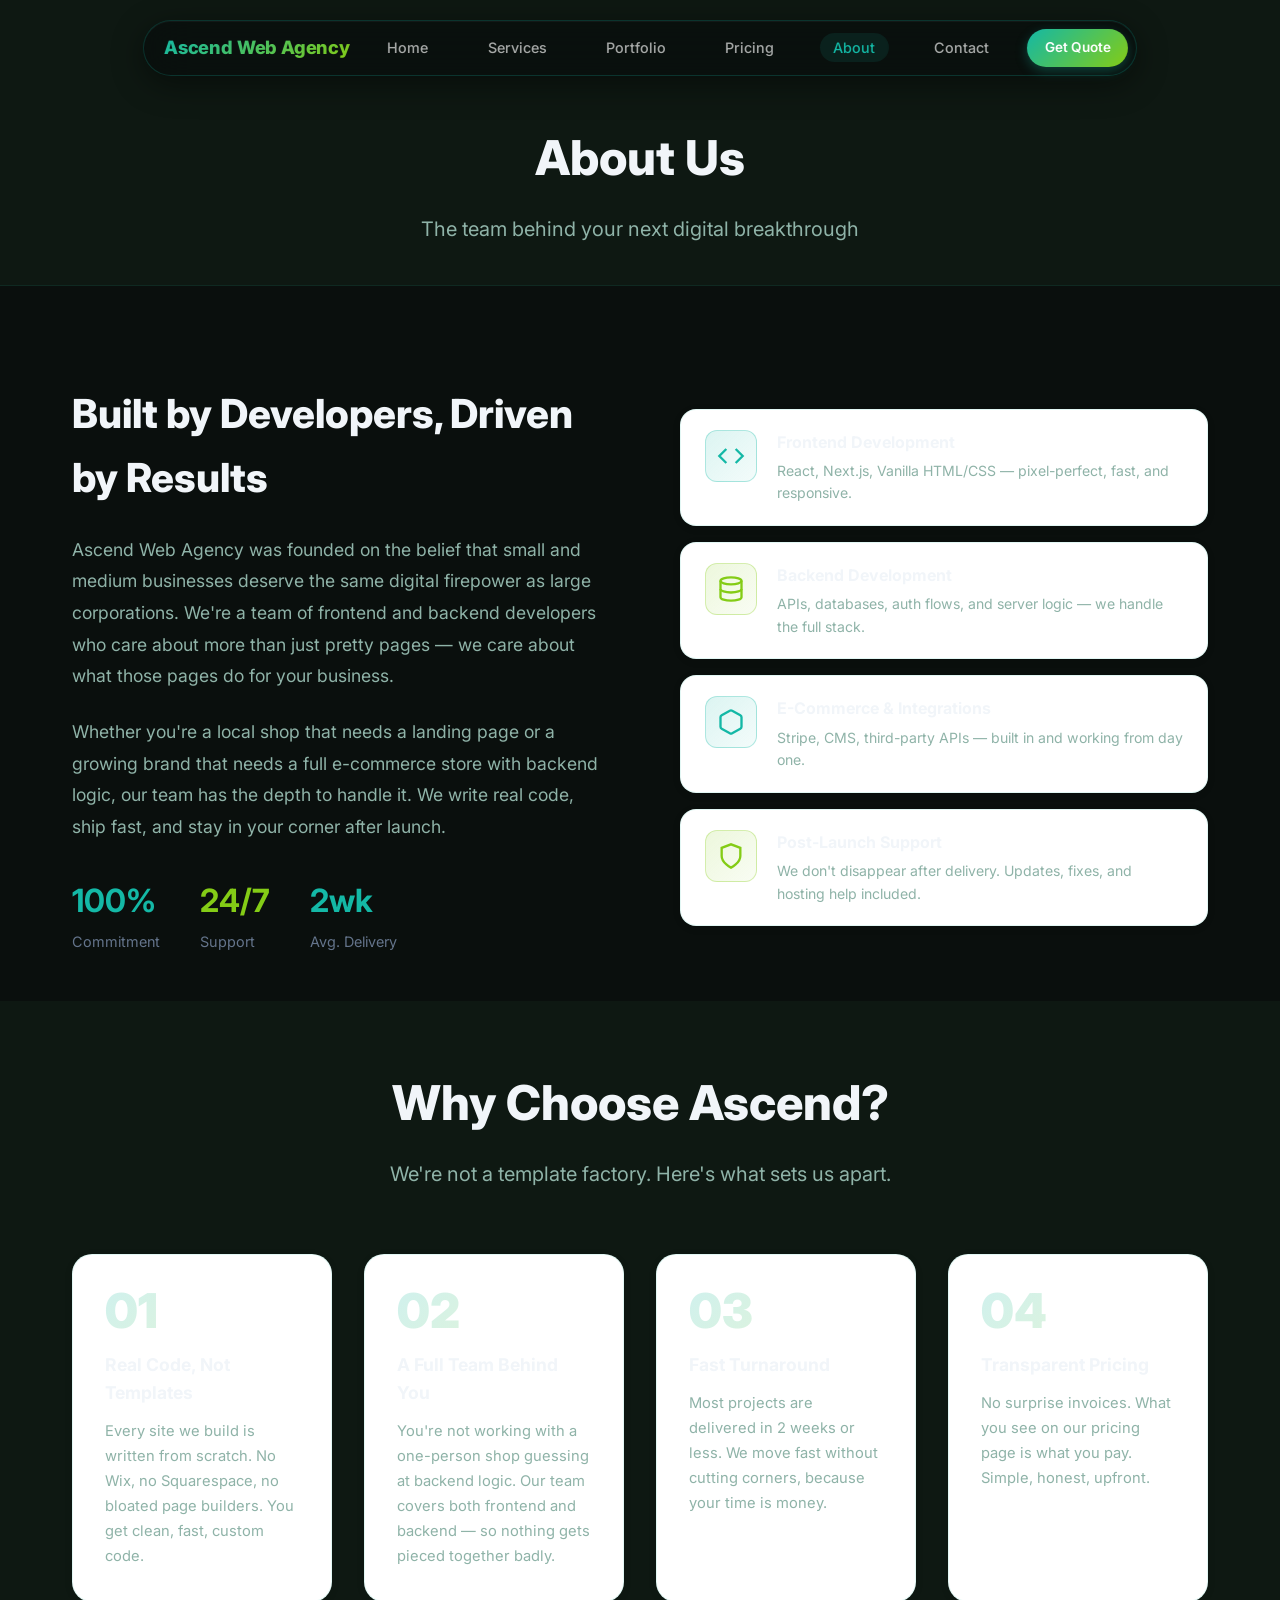
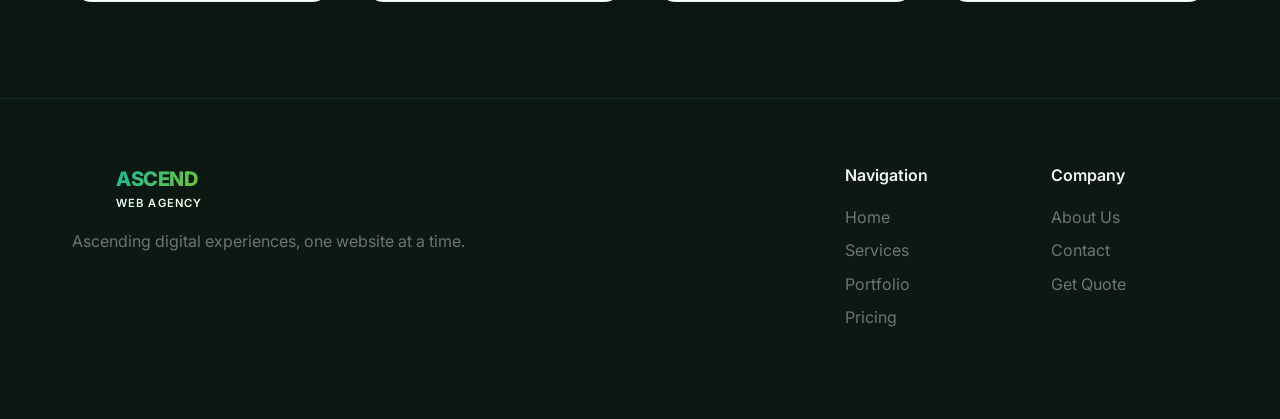
==== commit 59785e64: "Replace SVG logo, add page loader, tweak styles Replace inline SVG logo with a concise text wordmark" ====
--- a/about.html
+++ b/about.html
@@ -14,28 +14,7 @@
     <!-- Navigation -->
     <nav class="navbar" id="main-navbar">
         <a href="index.html" class="logo">
-            <div class="logo-icon">
-                <svg viewBox="0 0 100 100" width="36" height="36">
-                    <polygon points="50,15 65,25 65,45 50,55 35,45 35,25" fill="url(#logoGrad1)"/>
-                    <polygon points="30,50 45,60 45,80 30,90 15,80 15,60" fill="url(#logoGrad2)"/>
-                    <polygon points="70,50 85,60 85,80 70,90 55,80 55,60" fill="url(#logoGrad3)"/>
-                    <defs>
-                        <linearGradient id="logoGrad1" x1="0%" y1="0%" x2="100%" y2="0%">
-                            <stop offset="0%" style="stop-color:#14b8a6;stop-opacity:1" />
-                            <stop offset="100%" style="stop-color:#84cc16;stop-opacity:1" />
-                        </linearGradient>
-                        <linearGradient id="logoGrad2" x1="0%" y1="0%" x2="100%" y2="0%">
-                            <stop offset="0%" style="stop-color:#14b8a6;stop-opacity:1" />
-                            <stop offset="100%" style="stop-color:#84cc16;stop-opacity:0.7" />
-                        </linearGradient>
-                        <linearGradient id="logoGrad3" x1="0%" y1="0%" x2="100%" y2="0%">
-                            <stop offset="0%" style="stop-color:#14b8a6;stop-opacity:0.7" />
-                            <stop offset="100%" style="stop-color:#84cc16;stop-opacity:1" />
-                        </linearGradient>
-                    </defs>
-                </svg>
-            </div>
-            <span class="logo-text">ASCEND <span class="logo-subtext">WEB AGENCY</span></span>
+            <span class="logo-wordmark">Ascend Web Agency</span>
         </a>
         <ul class="nav-menu">
             <li><a href="index.html" class="nav-link">Home</a></li>
--- a/styles.css
+++ b/styles.css
@@ -31,6 +31,12 @@
     color: var(--text-dark);
     line-height: 1.6;
     overflow-x: hidden;
+    animation: pageIn 0.35s ease;
+}
+
+@keyframes pageIn {
+    from { opacity: 0; transform: translateY(6px); }
+    to   { opacity: 1; transform: translateY(0); }
 }
 
 .container {
@@ -69,6 +75,17 @@
     display: contents;
 }
 
+.logo-wordmark {
+    font-size: 1.15rem;
+    font-weight: 800;
+    background: linear-gradient(135deg, var(--teal), var(--lime));
+    -webkit-background-clip: text;
+    -webkit-text-fill-color: transparent;
+    background-clip: text;
+    letter-spacing: -0.01em;
+    white-space: nowrap;
+}
+
 .logo {
     display: flex;
     align-items: center;
@@ -233,7 +250,7 @@
     max-width: 1200px;
     width: 100%;
     display: grid;
-    grid-template-columns: 1fr 1fr;
+    grid-template-columns: 1fr 1.35fr;
     gap: 4rem;
     align-items: center;
     position: relative;
@@ -316,8 +333,11 @@
 
 .hero-visual {
     position: relative;
-    height: 500px;
+    height: 560px;
     animation: fadeIn 1s ease 0.3s both;
+    display: flex;
+    align-items: center;
+    justify-content: center;
 }
 
 .floating-card {
@@ -1229,7 +1249,7 @@
     overflow: visible;
     box-shadow: 0 40px 80px rgba(0,0,0,0.5), 0 0 0 1px rgba(255,255,255,0.05);
     width: 100%;
-    max-width: 440px;
+    max-width: 560px;
     animation: fadeIn 1s ease 0.4s both;
 }
 
@@ -1592,7 +1612,7 @@
 }
 
 .testimonial-card {
-    background: var(--white);
+    background: var(--card-bg);
     border: 1px solid rgba(20,184,166,0.15);
     border-radius: 24px;
     padding: 2.5rem;
@@ -1600,7 +1620,7 @@
     flex-direction: column;
     gap: 1.5rem;
     transition: all 0.3s ease;
-    box-shadow: 0 4px 20px rgba(0,0,0,0.04);
+    box-shadow: 0 4px 20px rgba(0,0,0,0.2);
 }
 
 .testimonial-card:hover {
@@ -1611,7 +1631,7 @@
 
 .testimonial-featured {
     border-color: rgba(20,184,166,0.3);
-    box-shadow: 0 8px 30px rgba(20,184,166,0.08);
+    box-shadow: 0 8px 30px rgba(0,0,0,0.3);
 }
 
 .testimonial-stars {
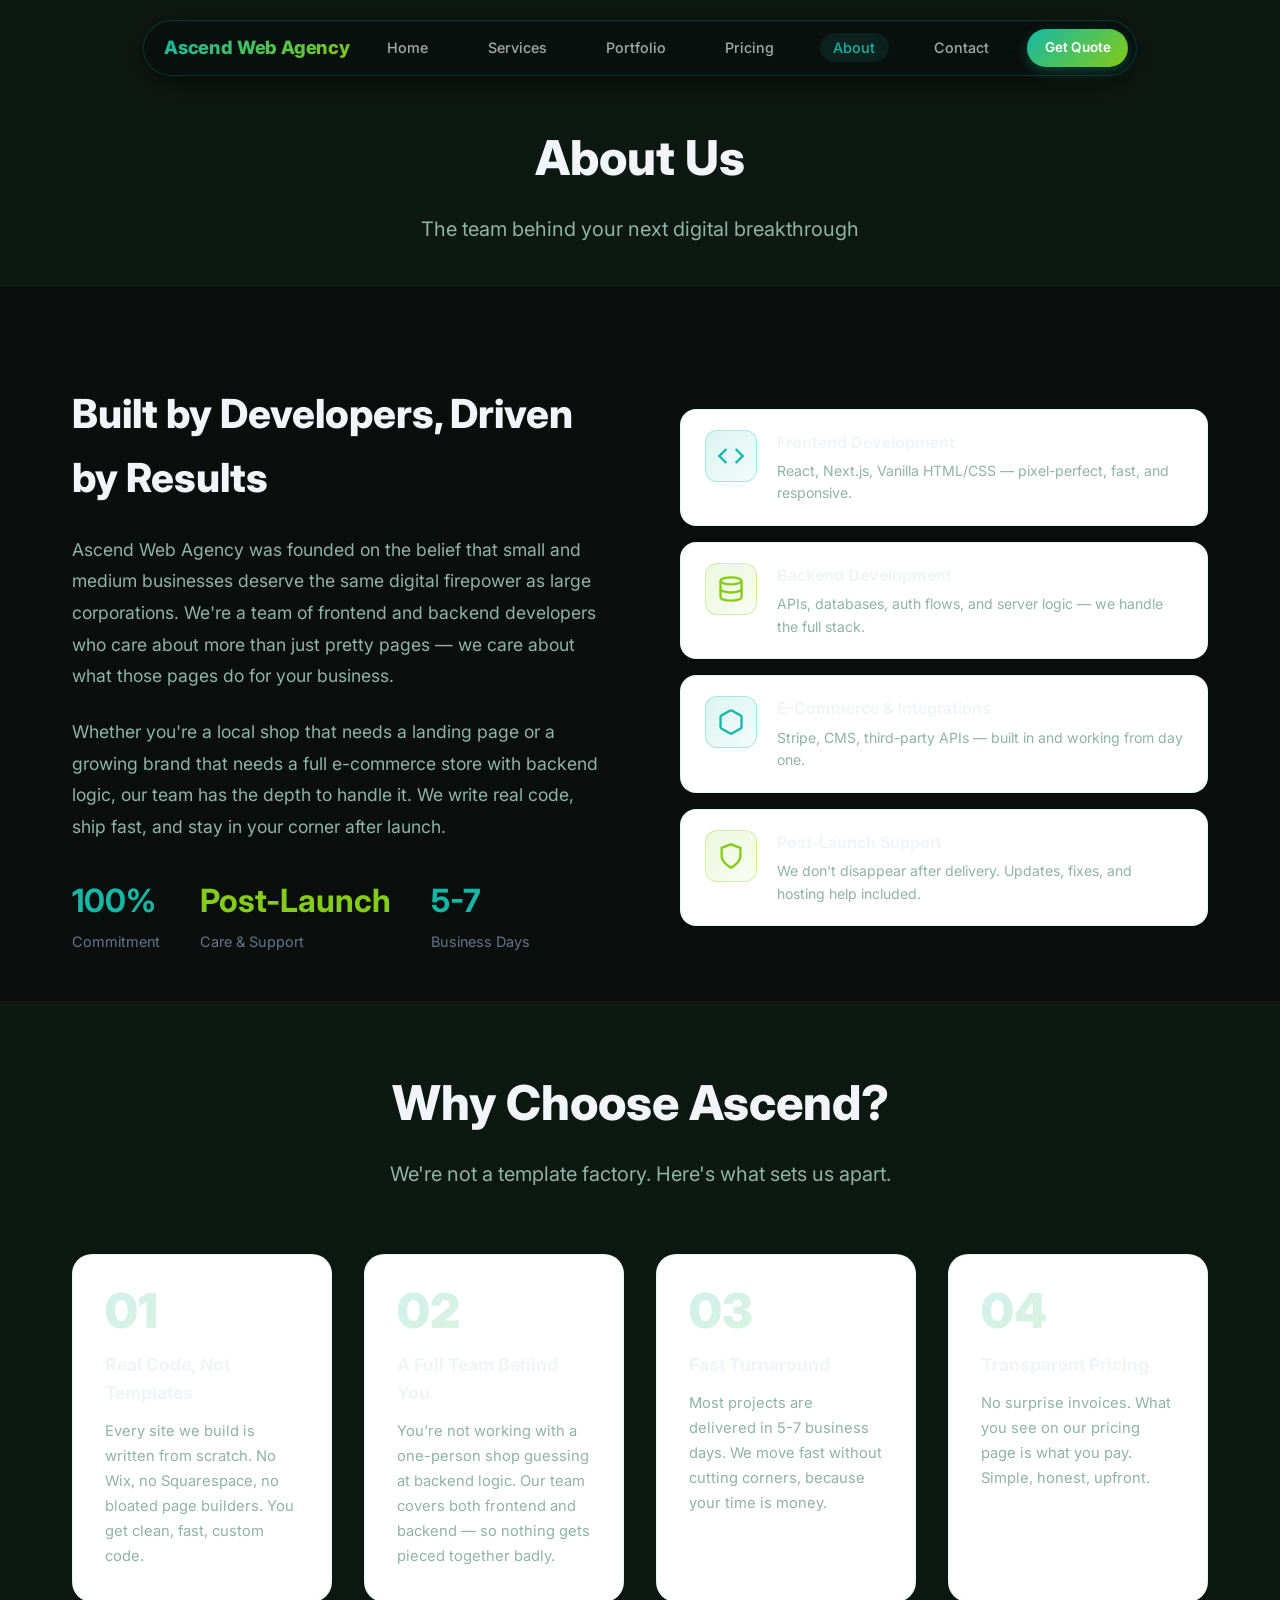
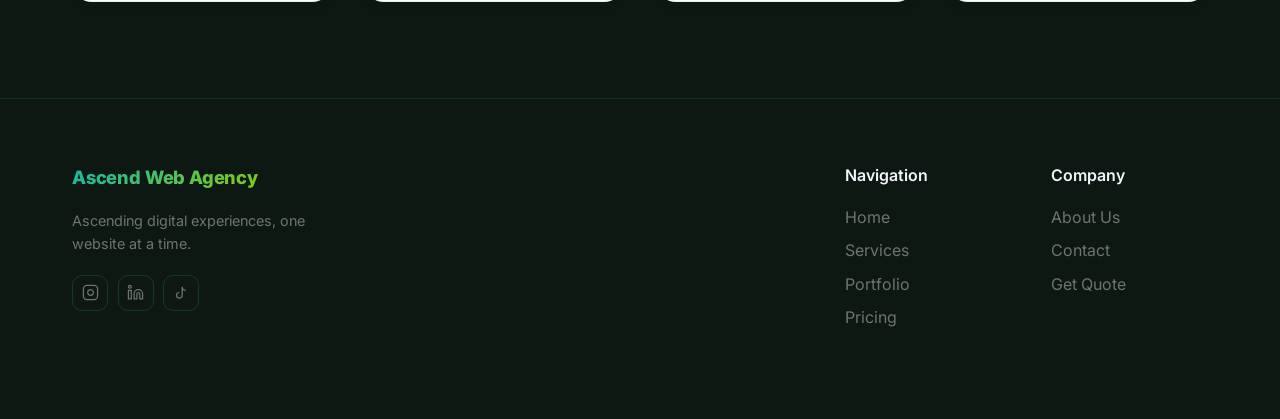
==== commit 2d57b138: "Add favicon, social links, and content tweaks Add a new favicon.svg and reference it in HTML head ac" ====
--- a/about.html
+++ b/about.html
@@ -9,6 +9,7 @@
     <link rel="preconnect" href="https://fonts.googleapis.com">
     <link rel="preconnect" href="https://fonts.gstatic.com" crossorigin>
     <link href="https://fonts.googleapis.com/css2?family=Inter:wght@300;400;500;600;700;800;900&display=swap" rel="stylesheet">
+    <link rel="icon" type="image/svg+xml" href="favicon.svg">
 </head>
 <body>
     <!-- Navigation -->
@@ -55,12 +56,12 @@
                             <p style="color: var(--gray); font-size: 0.9rem;">Commitment</p>
                         </div>
                         <div>
-                            <h4 style="font-size: 2rem; color: var(--lime); margin-bottom: 0.25rem;">24/7</h4>
-                            <p style="color: var(--gray); font-size: 0.9rem;">Support</p>
+                            <h4 style="font-size: 2rem; color: var(--lime); margin-bottom: 0.25rem;">Post-Launch</h4>
+                            <p style="color: var(--gray); font-size: 0.9rem;">Care & Support</p>
                         </div>
                         <div>
-                            <h4 style="font-size: 2rem; color: var(--teal); margin-bottom: 0.25rem;">2wk</h4>
-                            <p style="color: var(--gray); font-size: 0.9rem;">Avg. Delivery</p>
+                            <h4 style="font-size: 2rem; color: var(--teal); margin-bottom: 0.25rem;">5-7</h4>
+                            <p style="color: var(--gray); font-size: 0.9rem;">Business Days</p>
                         </div>
                     </div>
                 </div>
@@ -138,7 +139,7 @@
                 <div class="why-card">
                     <div class="why-number">03</div>
                     <h3>Fast Turnaround</h3>
-                    <p>Most projects are delivered in 2 weeks or less. We move fast without cutting corners, because your time is money.</p>
+                    <p>Most projects are delivered in 5-7 business days. We move fast without cutting corners, because your time is money.</p>
                 </div>
                 <div class="why-card">
                     <div class="why-number">04</div>
@@ -155,16 +156,20 @@
             <div class="footer-content">
                 <div class="footer-brand">
                     <a href="index.html" class="logo">
-                        <div class="logo-icon">
-                            <svg viewBox="0 0 100 100" width="32" height="32">
-                                <polygon points="50,15 65,25 65,45 50,55 35,45 35,25" fill="url(#logoGrad1)"/>
-                                <polygon points="30,50 45,60 45,80 30,90 15,80 15,60" fill="url(#logoGrad2)"/>
-                                <polygon points="70,50 85,60 85,80 70,90 55,80 55,60" fill="url(#logoGrad3)"/>
-                            </svg>
-                        </div>
-                        <span class="logo-text">ASCEND <span class="logo-subtext">WEB AGENCY</span></span>
+                        <span class="logo-wordmark">Ascend Web Agency</span>
                     </a>
                     <p>Ascending digital experiences, one website at a time.</p>
+                    <div class="footer-social">
+                        <a href="https://www.instagram.com/ascendwebagency1/" target="_blank" class="social-link" aria-label="Instagram">
+                            <svg viewBox="0 0 24 24" fill="none" stroke="currentColor" stroke-width="1.75" width="17" height="17"><rect x="2" y="2" width="20" height="20" rx="5" ry="5"/><path d="M16 11.37A4 4 0 1 1 12.63 8 4 4 0 0 1 16 11.37z"/><line x1="17.5" y1="6.5" x2="17.51" y2="6.5"/></svg>
+                        </a>
+                        <a href="https://www.linkedin.com/company/ascend-web-agency" target="_blank" class="social-link" aria-label="LinkedIn">
+                            <svg viewBox="0 0 24 24" fill="none" stroke="currentColor" stroke-width="1.75" width="17" height="17"><path d="M16 8a6 6 0 0 1 6 6v7h-4v-7a2 2 0 0 0-2-2 2 2 0 0 0-2 2v7h-4v-7a6 6 0 0 1 6-6z"/><rect x="2" y="9" width="4" height="12"/><circle cx="4" cy="4" r="2"/></svg>
+                        </a>
+                        <a href="https://www.tiktok.com/@ascend.web.agency" target="_blank" class="social-link" aria-label="TikTok">
+                            <svg viewBox="0 0 24 24" fill="none" stroke="currentColor" stroke-width="1.75" width="17" height="17"><path d="M9 12a4 4 0 1 0 4 4V4a5 5 0 0 0 5 5"/></svg>
+                        </a>
+                    </div>
                 </div>
                 <div class="footer-links">
                     <div class="footer-column">
--- a/styles.css
+++ b/styles.css
@@ -887,6 +887,35 @@
 .footer-brand p {
     color: rgba(255,255,255,0.4);
     margin-top: 1rem;
+    font-size: 0.9rem;
+    line-height: 1.6;
+    max-width: 260px;
+}
+
+.footer-social {
+    display: flex;
+    gap: 0.6rem;
+    margin-top: 1.25rem;
+}
+
+.social-link {
+    width: 36px;
+    height: 36px;
+    border: 1px solid rgba(20,184,166,0.2);
+    border-radius: 10px;
+    display: flex;
+    align-items: center;
+    justify-content: center;
+    color: rgba(255,255,255,0.4);
+    text-decoration: none;
+    transition: all 0.25s ease;
+}
+
+.social-link:hover {
+    border-color: rgba(20,184,166,0.5);
+    color: var(--teal);
+    background: rgba(20,184,166,0.08);
+    transform: translateY(-2px);
 }
 
 .footer-column h4 {
